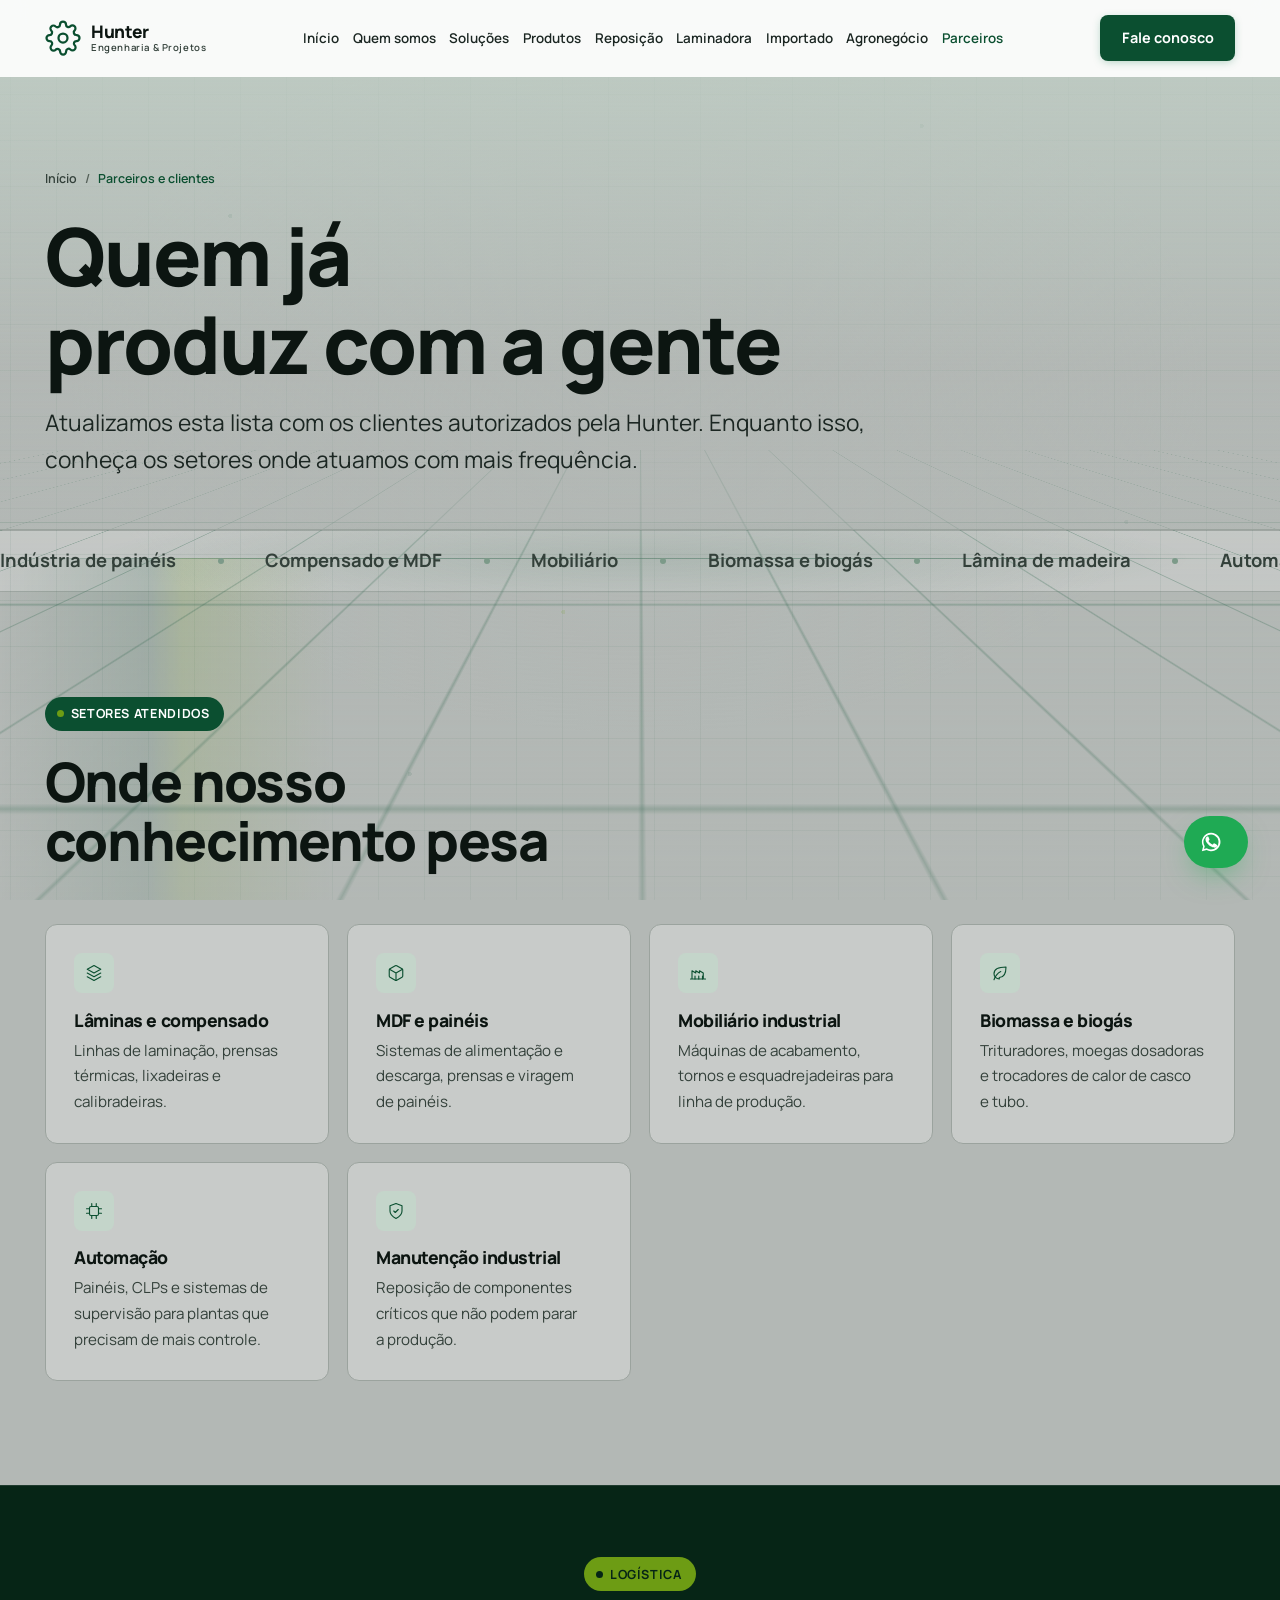
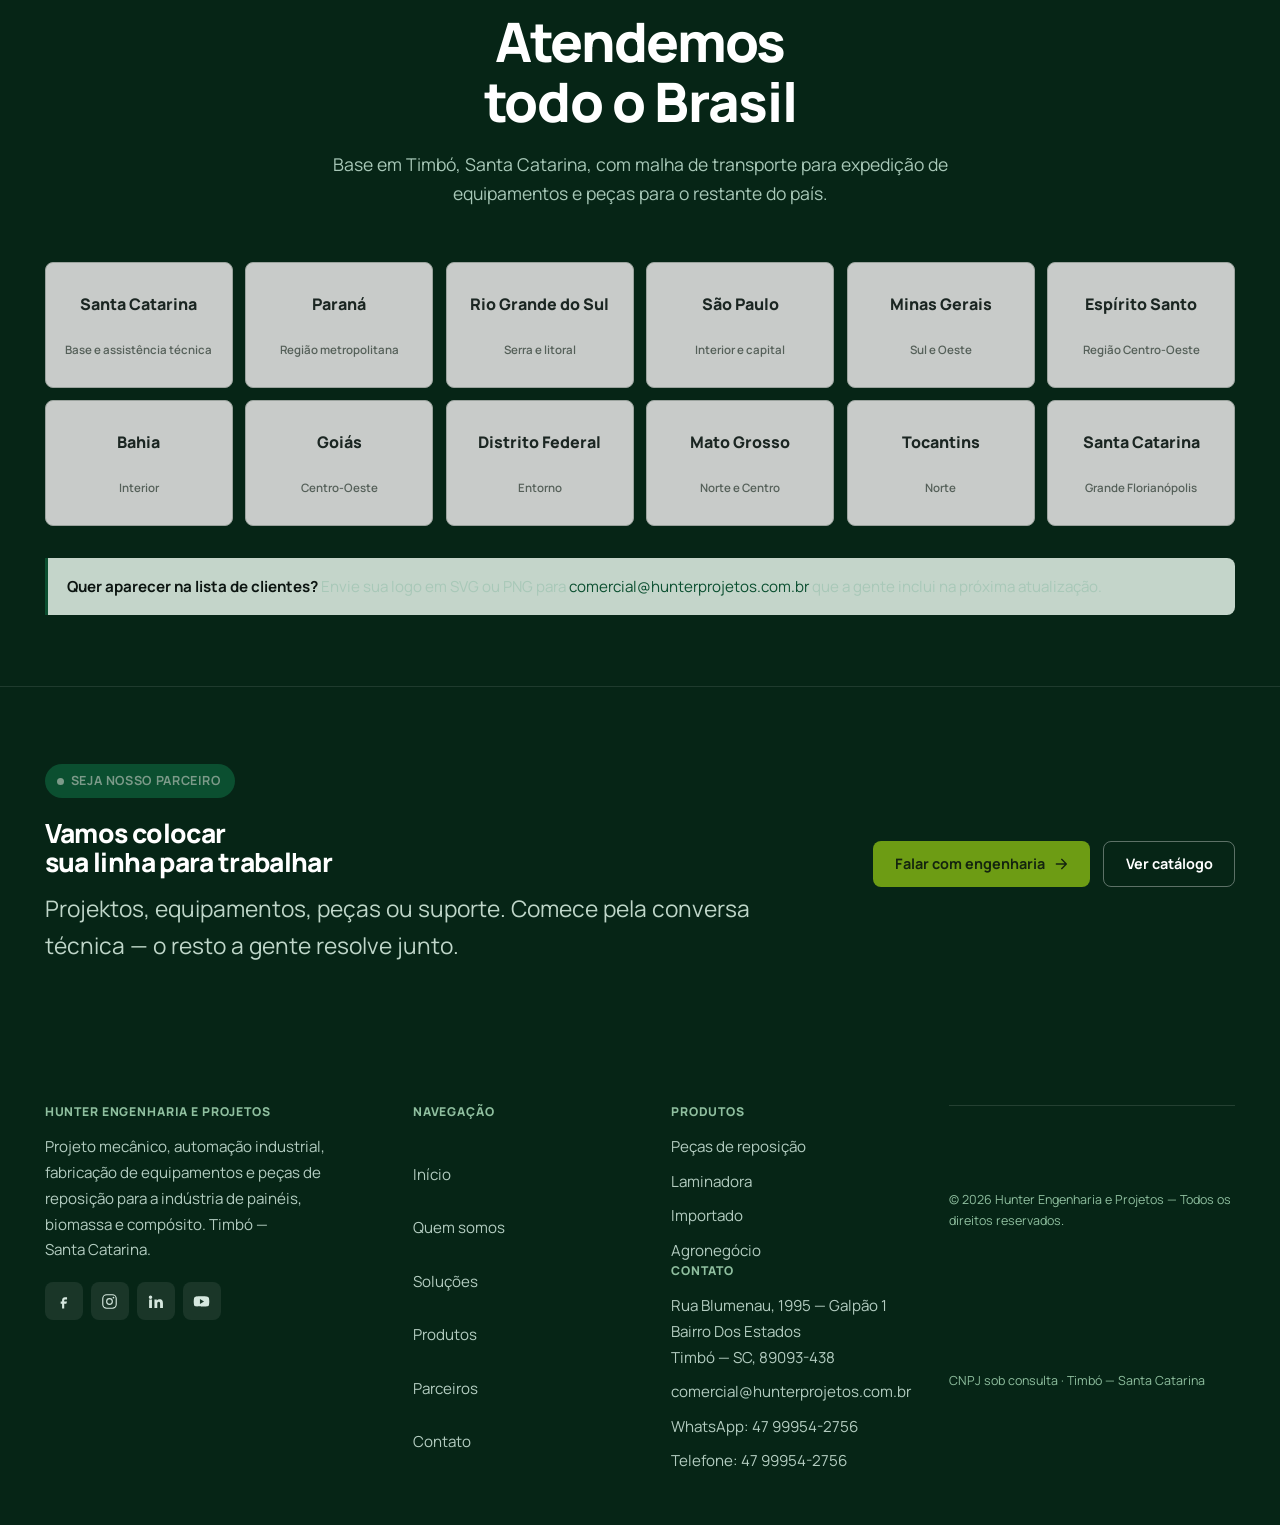
==== clientes.html @ d3ebcdc8 "Site institucional Hunter Engenharia e Projetos Site estatico multi-pagina, sem build e sem framewor" ====
<!DOCTYPE html>
<html lang="pt-BR">
<head>
<meta charset="utf-8">
<meta name="viewport" content="width=device-width, initial-scale=1">
<title>Parceiros e Clientes — Hunter Engenharia e Projetos</title>
<meta name="description" content="Indústrias de painéis, móveis, compensado, biomassa e biogas que confiam na Hunter Engenharia e Projetos para projetos, fabricação e assistência técnica.">
<meta name="theme-color" content="#04090c">
<link rel="icon" href="assets/img/favicon.svg" type="image/svg+xml">
<link rel="preconnect" href="https://fonts.googleapis.com">
<link rel="preconnect" href="https://fonts.gstatic.com" crossorigin>
<link href="https://fonts.googleapis.com/css2?family=Manrope:wght@400;500;600;700;800&display=swap" rel="stylesheet">
<link rel="stylesheet" href="assets/css/main.css">
</head>
<body>
<a class="skip" href="#conteudo">Pular para o conteúdo</a>
<div class="scroll-progress" aria-hidden="true"></div>
  <div class="bg3d" aria-hidden="true">
    <div class="bg3d__wall"></div>
    <div class="bg3d__nodes"></div>
    <div class="bg3d__horizon"></div>
    <div class="bg3d__floor"></div>
    <div class="bg3d__beam"></div>
    <div class="bg3d__veil"></div>
  </div><div class="progress" aria-hidden="true"></div>
  <div class="preloader" role="status" aria-live="polite">
  <div class="pre-inner">
    <div class="pre-mark"><span>HUNTER</span></div>
    <div class="pre-bar"><i></i></div>
    <div class="pre-meta mono"><span>Carregando parceiros</span><b><span data-pre-num>000</span>%</b></div>
  </div>
</div>
<header class="hdr">
  <div class="wrap hdr-in">
    <a class="logo" href="index.html" aria-label="Hunter Engenharia e Projetos — início"></a>
        <nav class="nav" aria-label="Navegação principal">
      <div class="nav-item"><a class="nav-link" href="index.html" data-nav="index.html">Início</a></div>
      <div class="nav-item"><a class="nav-link" href="quem-somos.html" data-nav="quem-somos.html">Quem somos</a></div>
      <div class="nav-item"><a class="nav-link" href="solucoes.html" data-nav="solucoes.html">Soluções</a></div>
      <div class="nav-item"><a class="nav-link" href="produtos.html" data-nav="produtos.html">Produtos</a></div>
      <div class="nav-item"><a class="nav-link" href="pages/reposicao.html" data-nav="reposicao.html">Reposição</a></div>
      <div class="nav-item"><a class="nav-link" href="pages/laminadora.html" data-nav="laminadora.html">Laminadora</a></div>
      <div class="nav-item"><a class="nav-link" href="pages/importado.html" data-nav="importado.html">Importado</a></div>
      <div class="nav-item"><a class="nav-link" href="pages/agronegocio.html" data-nav="agronegocio.html">Agronegócio</a></div>
      <div class="nav-item"><a class="nav-link" href="clientes.html" data-nav="clientes.html">Parceiros</a></div>
    </nav>

    <div class="hdr-cta">
      <a class="btn btn--primary" href="contato.html"><span>Fale conosco</span></a>
      <button class="burger" aria-label="Abrir menu" aria-expanded="false"><span></span><span></span><span></span></button>
    </div>
  </div>
</header>
<div class="drawer" aria-hidden="true">
  <div class="drawer-bd"></div>
  <div class="drawer-panel">
    <div class="drawer-head">
      <span class="mono mono--teal">Menu</span>
      <button class="modal-x" aria-label="Fechar menu"><svg aria-hidden="true"><use href="#i-x"></use></svg></button>
    </div>
    <div class="drawer-body">
            <nav class="drawer-nav" aria-label="Navegação mobile">
        <a href="index.html">Início</a>
        <a href="quem-somos.html">Quem somos</a>
        <a href="solucoes.html">Soluções</a>
        <a href="produtos.html">Produtos</a>
        <a href="pages/reposicao.html">Reposição</a>
        <a href="pages/laminadora.html">Laminadora</a>
        <a href="pages/importado.html">Importado</a>
        <a href="pages/agronegocio.html">Agronegócio</a>
        <a href="clientes.html">Parceiros</a>
      </nav>

      <div class="drawer-cta">
        <a class="btn btn--primary" href="contato.html"><span>Solicitar orçamento</span></a>
        <a class="btn btn--ghost" href="https://api.whatsapp.com/send?phone=5547999542756" target="_blank" rel="noopener">
          <svg aria-hidden="true"><use href="#i-wa"></use></svg><span>WhatsApp</span>
        </a>
      </div>
      <div class="drawer-foot">
        <a class="mono" href="mailto:comercial@hunterprojetos.com.br">comercial@hunterprojetos.com.br</a>
        <p class="mono" style="margin-top:.8rem;color:var(--txt-4)">Rua Blumenau, 1995 — Galpão 1<br>Timbó — SC, 89093-438</p>
      </div>
    </div>
  </div>
</div>
<main id="conteudo">
  <section class="page-hero">
<div class="wrap rel">
      <nav class="breadcrumb" aria-label="Você está em">
        <a href="index.html">Início</a> <i>/</i> <span>Parceiros e clientes</span>
      </nav>
      <h1>Quem já<br>produz com a gente</h1>
      <p class="lead">
        Atualizamos esta lista com os clientes autorizados pela Hunter.
        Enquanto isso, conheça os setores onde atuamos com mais frequência.
      </p>
    </div>
  </section>
  <div class="marquee" data-speed="42" aria-hidden="true">
    <div class="mq-track">
      <span class="mq-item">Indústria de painéis</span>
      <span class="mq-item">Compensado e MDF</span>
      <span class="mq-item">Mobiliário</span>
      <span class="mq-item">Biomassa e biogás</span>
      <span class="mq-item">Lâmina de madeira</span>
      <span class="mq-item">Automação industrial</span>
    </div>
  </div>
  <section class="section" id="setores">
<div class="wrap rel">
      <div class="sec-head">
        <span class="eyebrow">Setores atendidos</span>
        <h2 class="d3" data-rv>Onde nosso<br>conhecimento pesa</h2>
      </div>
      <div class="pillars">
        <article class="pillar" data-rv>
          <span class="pillar-ico" aria-hidden="true"><svg><use href="#i-layers"></use></svg></span>
          <h3>Lâminas e compensado</h3>
          <p>Linhas de laminação, prensas térmicas, lixadeiras e calibradeiras.</p>
        </article>
        <article class="pillar" data-rv style="--d:.08s">
          <span class="pillar-ico" aria-hidden="true"><svg><use href="#i-box"></use></svg></span>
          <h3>MDF e painéis</h3>
          <p>Sistemas de alimentação e descarga, prensas e viragem de painéis.</p>
        </article>
        <article class="pillar" data-rv style="--d:.16s">
          <span class="pillar-ico" aria-hidden="true"><svg><use href="#i-factory"></use></svg></span>
          <h3>Mobiliário industrial</h3>
          <p>Máquinas de acabamento, tornos e esquadrejadeiras para linha de produção.</p>
        </article>
        <article class="pillar" data-rv style="--d:.24s">
          <span class="pillar-ico" aria-hidden="true"><svg><use href="#i-leaf"></use></svg></span>
          <h3>Biomassa e biogás</h3>
          <p>Trituradores, moegas dosadoras e trocadores de calor de casco e tubo.</p>
        </article>
        <article class="pillar" data-rv style="--d:.32s">
          <span class="pillar-ico" aria-hidden="true"><svg><use href="#i-cpu"></use></svg></span>
          <h3>Automação</h3>
          <p>Painéis, CLPs e sistemas de supervisão para plantas que precisam de mais controle.</p>
        </article>
        <article class="pillar" data-rv style="--d:.4s">
          <span class="pillar-ico" aria-hidden="true"><svg><use href="#i-shield"></use></svg></span>
          <h3>Manutenção industrial</h3>
          <p>Reposição de componentes críticos que não podem parar a produção.</p>
        </article>
      </div>
    </div>
  </section>
  <section class="section section--tight section--dark">
    <div class="wrap rel">
      <div class="sec-head sec-head--center">
        <span class="eyebrow">Logística</span>
        <h2 class="d3" data-rv>Atendemos<br>todo o Brasil</h2>
        <p data-rv style="--d:.1s">
          Base em Timbó, Santa Catarina, com malha de transporte para
          expedição de equipamentos e peças para o restante do país.
        </p>
      </div>
      <div class="cli-grid" aria-label="Cidades e regiões atendidas">
        <div class="cli" data-rv><span>Santa Catarina</span><i>Base e assistência técnica</i></div>
        <div class="cli" data-rv style="--d:.05s"><span>Paraná</span><i>Região metropolitana</i></div>
        <div class="cli" data-rv style="--d:.1s"><span>Rio Grande do Sul</span><i>Serra e litoral</i></div>
        <div class="cli" data-rv style="--d:.15s"><span>São Paulo</span><i>Interior e capital</i></div>
        <div class="cli" data-rv style="--d:.2s"><span>Minas Gerais</span><i>Sul e Oeste</i></div>
        <div class="cli" data-rv style="--d:.25s"><span>Espírito Santo</span><i>Região Centro-Oeste</i></div>
        <div class="cli" data-rv style="--d:.3s"><span>Bahia</span><i>Interior</i></div>
        <div class="cli" data-rv style="--d:.35s"><span>Goiás</span><i>Centro-Oeste</i></div>
        <div class="cli" data-rv style="--d:.4s"><span>Distrito Federal</span><i>Entorno</i></div>
        <div class="cli" data-rv style="--d:.45s"><span>Mato Grosso</span><i>Norte e Centro</i></div>
        <div class="cli" data-rv style="--d:.5s"><span>Tocantins</span><i>Norte</i></div>
        <div class="cli" data-rv style="--d:.55s"><span>Santa Catarina</span><i>Grande Florianópolis</i></div>
      </div>
      <p class="note mt-3">
        <b>Quer aparecer na lista de clientes?</b> Envie sua logo em SVG ou PNG
        para <a href="mailto:comercial@hunterprojetos.com.br" style="color:var(--green)">comercial@hunterprojetos.com.br</a>
        que a gente inclui na próxima atualização.
      </p>
    </div>
  </section>
  <section class="cta-band">
<div class="wrap cta-in">
      <div>
        <span class="eyebrow">Seja nosso parceiro</span>
        <h2 data-rv>Vamos colocar<br>sua linha para trabalhar</h2>
        <p class="lead" data-rv style="--d:.1s">
          Projektos, equipamentos, peças ou suporte. Comece pela conversa
          técnica — o resto a gente resolve junto.
        </p>
      </div>
      <div class="flex-center" style="gap:.8rem;flex-wrap:wrap" data-rv="right">
        <a class="btn btn--primary" href="contato.html"><span>Falar com engenharia</span><svg aria-hidden="true"><use href="#i-arrow-r"></use></svg></a>
        <a class="btn btn--ghost" href="produtos.html"><span>Ver catálogo</span></a>
      </div>
    </div>
  </section>
</main>
<footer class="ftr">
<div class="wrap">
    <div class="ftr-top">
      <div class="ftr-about">
        <h4>Hunter Engenharia e Projetos</h4>
        <p>Projeto mecânico, automação industrial, fabricação de equipamentos e peças de reposição para a indústria de painéis, biomassa e compósito. Timbó — Santa Catarina.</p>
        <div class="socials">
          <a class="soc" href="http://www.facebook.com/hunterengenhariamecanica/" target="_blank" rel="noopener" aria-label="Facebook"><svg aria-hidden="true"><use href="#i-fb"></use></svg></a>
          <a class="soc" href="http://www.instagram.com/hunter_engenharia/" target="_blank" rel="noopener" aria-label="Instagram"><svg aria-hidden="true"><use href="#i-ig"></use></svg></a>
          <a class="soc" href="http://www.linkedin.com/company/hunter-engenharia-mec%C3%A2nica-ltda/" target="_blank" rel="noopener" aria-label="LinkedIn"><svg aria-hidden="true"><use href="#i-in"></use></svg></a>
          <a class="soc" href="http://www.youtube.com/channel/UCeQCRPDoGMn2Jk5WJZ_OENA" target="_blank" rel="noopener" aria-label="YouTube"><svg aria-hidden="true"><use href="#i-yt"></use></svg></a>
        </div>
      </div>
      <nav class="ftr-links" aria-label="Navegação do rodapé">
        <h4>Navegação</h4>
        <a href="index.html">Início</a>
        <a href="quem-somos.html">Quem somos</a>
        <a href="solucoes.html">Soluções</a>
        <a href="produtos.html">Produtos</a>
        <a href="clientes.html">Parceiros</a>
        <a href="contato.html">Contato</a>
      </nav>
      <div>
        <h4>Produtos</h4>
        <div class="ftr-links">
          <a href="pages/reposicao.html">Peças de reposição</a>
          <a href="pages/laminadora.html">Laminadora</a>
          <a href="pages/importado.html">Importado</a>
          <a href="pages/agronegocio.html">Agronegócio</a>
      </div>
      <div>
        <h4>Contato</h4>
        <div class="ftr-links">
          <a href="https://goo.gl/maps/2sSJHYWtuVSKUH168" target="_blank" rel="noopener">Rua Blumenau, 1995 — Galpão 1<br>Bairro Dos Estados<br>Timbó — SC, 89093-438</a>
          <a href="mailto:comercial@hunterprojetos.com.br">comercial@hunterprojetos.com.br</a>
          <a href="https://api.whatsapp.com/send?phone=5547999542756" target="_blank" rel="noopener">WhatsApp: 47 99954-2756</a>
          <a href="tel:+5547999542756">Telefone: 47 99954-2756</a>
        </div>
      </div>
    </div>
    <div class="ftr-bot">
      <p>© <span data-year>2026</span> Hunter Engenharia e Projetos — Todos os direitos reservados.</p>
      <p>CNPJ sob consulta · Timbó — Santa Catarina</p>
    </div>
  </div>
</footer>
<a class="wa-float" href="https://api.whatsapp.com/send?phone=5547999542756" target="_blank" rel="noopener" aria-label="Falar no WhatsApp">
  <svg aria-hidden="true"><use href="#i-wa"></use></svg><span>Orçamento no WhatsApp</span>
</a>
<button class="to-top" aria-label="Voltar ao topo" data-to-top>
  <svg aria-hidden="true"><use href="#i-arrow-up"></use></svg>
</button>

<script src="assets/js/data.js"></script>
<script src="assets/js/main.js"></script>
</body>
</html>
---- assets/css/main.css ----
/* ============================================================
   HUNTER ENGENHARIA E PROJETOS
   Design System — Claro, cinza e verde
   main.css
   ============================================================ */

/* ------------------------------------------------------------
   1. TOKENS
   ------------------------------------------------------------ */
:root {
  /* TEMA GRAFITE — superficies 40% mais escuras que a versao clara
   (luminancia relativa x 0.6). Texto escuro sobre fundo medio para manter
   contraste AA: ink 9.2:1, ink-2 7.8:1, ink-3 5.4:1. */

  /* Superficies */
  --paper: #b3b8b5;
  --white: #c8cbc9;
  --g-50: #c2c5c3;
  --g-100: #b0b5b2;
  --g-200: #9ba39e;
  --g-300: #838f89;

  /* Marca — verde fechado, legivel sobre grafite */
  --green: #0b4f30;
  --green-dark: #073a23;
  --green-deep: #062516;
  --green-light: #c4d5ca;
  --green-tint: #a8c0b1;
  --green-soft: #7c9a89;
  --lime: #6d9c14;

  /* Texto — escuro sobre grafite */
  --ink: #0c1511;
  --ink-2: #1b2622;
  --ink-3: #33403a;
  --ink-4: #556059;

  /* Linhas */
  --line: #9ba39e;
  --line-2: #838f89;
  --line-3: #6c7973;

  /* Tipografia */
  --f-body: "Manrope", "Segoe UI", system-ui, -apple-system, sans-serif;

  --t-xs: clamp(0.72rem, 0.69rem + 0.12vw, 0.8rem);
  --t-sm: clamp(0.86rem, 0.82rem + 0.16vw, 0.98rem);
  --t-base: clamp(1rem, 0.95rem + 0.22vw, 1.1rem);
  --t-lg: clamp(1.15rem, 1.04rem + 0.55vw, 1.42rem);
  --t-xl: clamp(1.5rem, 1.25rem + 1.2vw, 2.15rem);
  --t-2xl: clamp(2rem, 1.5rem + 2.4vw, 3.4rem);
  --t-3xl: clamp(2.6rem, 1.8rem + 4vw, 5rem);
  --t-4xl: clamp(3.1rem, 1.9rem + 6vw, 7.4rem);

  /* Ritmo */
  --gap: clamp(1rem, 0.7rem + 1.2vw, 1.8rem);
  --pad-x: clamp(1.1rem, 0.4rem + 3vw, 3.5rem);
  --sec-y: clamp(3.5rem, 2.5rem + 5vw, 7.5rem);
  --maxw: 1400px;

  /* Movimento */
  --e-out: cubic-bezier(0.16, 1, 0.3, 1);
  --d: 0.45s;
  --radius: 12px;
  --radius-sm: 8px;
  --shadow-sm: 0 1px 2px rgba(22, 32, 28, 0.05);
  --shadow: 0 6px 24px -10px rgba(22, 32, 28, 0.16);
  --shadow-lg: 0 24px 60px -24px rgba(22, 32, 28, 0.28);
}

/* ------------------------------------------------------------
   2. RESET
   ------------------------------------------------------------ */
*, *::before, *::after { box-sizing: border-box; margin: 0; padding: 0; }

html {
  -webkit-text-size-adjust: 100%;
  scroll-behavior: smooth;
  scroll-padding-top: 96px;
  overflow-x: clip;
}

body {
  font-family: var(--f-body);
  font-size: var(--t-base);
  line-height: 1.7;
  color: var(--ink-2);
  background: var(--paper);
  overflow-x: hidden;
  -webkit-font-smoothing: antialiased;
  -moz-osx-font-smoothing: grayscale;
}

body.is-locked { overflow: hidden; }

img, svg, video, canvas { display: block; max-width: 100%; }
img { height: auto; }

a { color: inherit; text-decoration: none; }
button, input, select, textarea { font: inherit; color: inherit; background: none; border: none; outline: none; }
button { cursor: pointer; }
ul, ol { list-style: none; }
::selection { background: var(--green); color: #fff; }

::-webkit-scrollbar { width: 11px; height: 11px; }
::-webkit-scrollbar-track { background: var(--g-100); }
::-webkit-scrollbar-thumb { background: var(--g-300); border: 3px solid var(--g-100); border-radius: 99px; }
::-webkit-scrollbar-thumb:hover { background: var(--green); }

/* ------------------------------------------------------------
   3. TIPOGRAFIA
   ------------------------------------------------------------ */
h1, h2, h3, h4, h5 {
  font-weight: 800;
  line-height: 1.1;
  letter-spacing: -0.025em;
  color: var(--ink);
  text-wrap: balance;
}

.d1 { font-size: var(--t-4xl); }
.d2 { font-size: var(--t-3xl); }
.d3 { font-size: var(--t-2xl); }
.d4 { font-size: var(--t-xl); }

p { text-wrap: pretty; }
strong, b { color: var(--ink); font-weight: 700; }

.accent { color: var(--green); }
.accent-o { color: var(--green-dark); }

.lead {
  font-size: var(--t-lg);
  line-height: 1.6;
  color: var(--ink-2);
  max-width: 60ch;
}

/* Etiqueta pequena */
.mono {
  font-size: var(--t-xs);
  font-weight: 600;
  letter-spacing: 0.04em;
  color: var(--ink-3);
}
.mono--teal { color: var(--green); }
.mono--orange { color: var(--green); }

/* Etiqueta de secao — bloco verde para dar presenca */
.eyebrow {
  display: inline-flex;
  align-items: center;
  gap: 0.55em;
  padding: 0.4rem 0.9rem 0.4rem 0.75rem;
  background: var(--green);
  border-radius: 99px;
  font-size: var(--t-xs);
  font-weight: 700;
  letter-spacing: 0.05em;
  text-transform: uppercase;
  color: #fff;
  margin-bottom: 1.3rem;
}
.eyebrow::before {
  content: "";
  width: 7px;
  height: 7px;
  background: var(--lime);
  border-radius: 50%;
  flex-shrink: 0;
}

.sec-head {
  position: relative;
  z-index: 1;
  max-width: 860px;
  margin-bottom: clamp(2rem, 1.4rem + 2.4vw, 3.5rem);
}
.sec-head--center { margin-inline: auto; text-align: center; }
.sec-head--center .eyebrow { justify-content: center; }
.sec-head p { margin-top: 1.1rem; color: var(--ink-3); max-width: 62ch; }
.sec-head--center p { margin-inline: auto; }

/* ------------------------------------------------------------
   4. LAYOUT
   ------------------------------------------------------------ */
.wrap { width: 100%; max-width: var(--maxw); margin-inline: auto; padding-inline: var(--pad-x); }

.section { position: relative; padding-block: var(--sec-y); }
.section--tight { padding-block: clamp(2.5rem, 2rem + 3vw, 4.5rem); }
.section--white { background: var(--white); }
.section--gray { background: var(--g-100); }

.sec-head--center { max-width: 780px; }

.grid { display: grid; gap: var(--gap); }
.g-2 { grid-template-columns: repeat(2, 1fr); }
.g-3 { grid-template-columns: repeat(3, 1fr); }
.g-4 { grid-template-columns: repeat(4, 1fr); }

/* ------------------------------------------------------------
   5. PRELOADER
   ------------------------------------------------------------ */
.preloader {
  position: fixed;
  inset: 0;
  z-index: 10000;
  display: grid;
  place-items: center;
  background: var(--white);
  transition: opacity 0.5s ease, visibility 0.5s;
}
.preloader.is-done { opacity: 0; visibility: hidden; }

.pre-inner {
  display: flex;
  flex-direction: column;
  align-items: center;
  gap: 1.4rem;
  width: min(280px, 74vw);
}
.pre-mark {
  font-size: clamp(1.6rem, 6vw, 2.4rem);
  font-weight: 800;
  letter-spacing: -0.02em;
  color: var(--ink);
  line-height: 1;
  overflow: hidden;
}
.pre-mark span { display: inline-block; transform: translateY(105%); animation: preRise 0.8s ease-out forwards; }
@keyframes preRise { to { transform: translateY(0); } }

.pre-bar { width: 100%; height: 3px; background: var(--g-100); overflow: hidden; border-radius: 99px; }
.pre-bar i { display: block; height: 100%; width: 0%; background: var(--green); border-radius: 99px; }
.pre-meta { display: flex; justify-content: space-between; width: 100%; color: var(--ink-3); }
.pre-meta b { color: var(--green); }

/* ------------------------------------------------------------
   6. HEADER
   ------------------------------------------------------------ */
.hdr {
  position: fixed;
  top: 0;
  left: 0;
  width: 100%;
  z-index: 8000;
  background: rgba(255, 255, 255, 0.9);
  backdrop-filter: blur(12px);
  -webkit-backdrop-filter: blur(12px);
  border-bottom: 1px solid transparent;
  transition: box-shadow 0.3s ease, border-color 0.3s ease, transform 0.35s ease;
}
.hdr.is-stuck {
  border-bottom-color: var(--line);
  box-shadow: 0 4px 20px -12px rgba(22, 32, 28, 0.22);
}
.hdr.is-hidden { transform: translateY(-100%); }

.hdr-in { display: flex; align-items: center; justify-content: space-between; gap: 1.5rem; min-height: 76px; }

.logo { display: flex; align-items: center; gap: 0.65rem; flex-shrink: 0; }
.logo-mark { width: 36px; height: 36px; flex-shrink: 0; color: var(--green); transition: transform 0.5s ease; }
.logo-mark svg { width: 100%; height: 100%; }
.logo:hover .logo-mark { transform: rotate(90deg); }
.logo-txt { font-size: 1.2rem; font-weight: 800; line-height: 1.05; letter-spacing: -0.02em; color: var(--ink); }
.logo-txt small {
  display: block;
  font-size: 0.6rem;
  font-weight: 600;
  letter-spacing: 0.06em;
  color: var(--ink-3);
  margin-top: 1px;
}

/* Navegação */
.nav { display: flex; align-items: center; gap: clamp(0.6rem, 1.6vw, 1.9rem); }
.nav-item { position: relative; }
.nav-link {
  display: inline-flex;
  align-items: center;
  gap: 0.4em;
  font-size: 0.92rem;
  font-weight: 600;
  color: var(--ink-2);
  padding: 0.5rem 0;
  transition: color 0.2s ease;
}
.nav-link:hover, .nav-item.is-open .nav-link { color: var(--green); }
.nav-link .caret {
  width: 6px;
  height: 6px;
  border-right: 1.5px solid currentColor;
  border-bottom: 1.5px solid currentColor;
  transform: rotate(45deg) translateY(-2px);
  transition: transform 0.25s ease;
}
.nav-item.is-open .nav-link .caret { transform: rotate(-135deg) translateY(-2px); }
.nav-item.is-active .nav-link { color: var(--green); }

/* Menu suspenso */
.mega {
  position: absolute;
  top: calc(100% + 12px);
  left: 50%;
  width: min(720px, 84vw);
  transform: translate(-50%, 10px);
  background: var(--white);
  border: 1px solid var(--line);
  border-radius: var(--radius);
  box-shadow: var(--shadow-lg);
  opacity: 0;
  visibility: hidden;
  transition: opacity 0.25s ease, transform 0.25s ease, visibility 0.25s;
  overflow: hidden;
}
.nav-item.is-open .mega { opacity: 1; visibility: visible; transform: translate(-50%, 0); }
.mega-grid { display: grid; grid-template-columns: repeat(2, 1fr); gap: 1px; background: var(--line); }
.mega-card {
  display: block;
  padding: 1.2rem 1.3rem;
  background: var(--white);
  transition: background 0.25s ease;
}
.mega-card:hover { background: var(--green-light); }
.mega-card i {
  display: grid;
  place-items: center;
  width: 32px;
  height: 32px;
  border-radius: var(--radius-sm);
  background: var(--green-light);
  color: var(--green);
  margin-bottom: 0.7rem;
  transition: background 0.25s ease, color 0.25s ease;
}
.mega-card i svg { width: 17px; height: 17px; }
.mega-card:hover i { background: var(--green); color: #fff; }
.mega-card b { display: block; font-size: 1rem; font-weight: 700; color: var(--ink); }
.mega-card span { display: block; font-size: 0.75rem; font-weight: 500; color: var(--ink-3); margin-top: 0.2rem; }

.hdr-cta { display: flex; align-items: center; gap: 0.8rem; }

/* Botão de menu */
.burger {
  display: none;
  width: 42px;
  height: 42px;
  position: relative;
  border: 1px solid var(--line-2);
  border-radius: var(--radius-sm);
  background: var(--white);
  flex-shrink: 0;
}
.burger span {
  position: absolute;
  left: 11px;
  width: 20px;
  height: 2px;
  background: var(--ink);
  border-radius: 2px;
  transition: transform 0.3s ease, opacity 0.2s;
}
.burger span:nth-child(1) { top: 14px; }
.burger span:nth-child(2) { top: 20px; }
.burger span:nth-child(3) { top: 26px; }
.burger.is-active span:nth-child(1) { transform: translateY(6px) rotate(45deg); }
.burger.is-active span:nth-child(2) { opacity: 0; }
.burger.is-active span:nth-child(3) { transform: translateY(-6px) rotate(-45deg); }

/* ------------------------------------------------------------
   7. BOTÕES
   ------------------------------------------------------------ */
.btn {
  --bh: 46px;
  position: relative;
  display: inline-flex;
  align-items: center;
  justify-content: center;
  gap: 0.55em;
  height: var(--bh);
  padding-inline: 1.35rem;
  font-size: 0.9rem;
  font-weight: 700;
  white-space: nowrap;
  border-radius: var(--radius-sm);
  transition: background 0.25s ease, color 0.25s ease, border-color 0.25s ease,
              box-shadow 0.25s ease, transform 0.15s ease;
}
.btn svg { width: 16px; height: 16px; flex-shrink: 0; }
.btn:active { transform: translateY(1px); }

.btn--primary { background: var(--green); color: #fff; box-shadow: 0 2px 10px -2px rgba(31, 122, 77, 0.4); }
.btn--primary:hover { background: var(--green-dark); box-shadow: 0 6px 18px -4px rgba(31, 122, 77, 0.45); }

.btn--ghost { border: 1px solid var(--line-2); background: var(--white); color: var(--ink); }
.btn--ghost:hover { border-color: var(--green); color: var(--green); background: var(--green-light); }

.btn--dark { background: #fff; color: var(--green-deep); font-weight: 700; }
.btn--dark:hover { background: var(--green-light); }

.arrow-link {
  display: inline-flex;
  align-items: center;
  gap: 0.5em;
  font-size: 0.9rem;
  font-weight: 700;
  color: var(--green);
  transition: gap 0.25s ease, color 0.25s ease;
}
.arrow-link:hover { gap: 0.85em; color: var(--green-dark); }
.arrow-link svg { width: 15px; height: 15px; }

/* ------------------------------------------------------------
   8. HERO
   ------------------------------------------------------------ */
.hero {
  position: relative;
  min-height: 92svh;
  display: flex;
  align-items: center;
  padding-top: clamp(5.5rem, 4.5rem + 5vw, 8rem);
  padding-bottom: clamp(2rem, 1.5rem + 2.5vw, 4rem);
  overflow: hidden;
  background:
    radial-gradient(ellipse 60% 50% at 82% 18%, rgba(255, 255, 255, 0.24), transparent 62%),
    radial-gradient(ellipse 55% 45% at 8% 85%, rgba(109, 156, 20, 0.14), transparent 60%),
    rgba(200, 203, 201, 0.55);
}

.hero-in { position: relative; z-index: 2; width: 100%; }

.hero-badge {
  display: inline-flex;
  align-items: center;
  gap: 0.6rem;
  padding: 0.45rem 0.95rem 0.45rem 0.75rem;
  border: 1px solid var(--line-2);
  border-radius: 99px;
  background: var(--white);
  margin-bottom: clamp(1.2rem, 2.4vw, 2rem);
}
.pulse { width: 7px; height: 7px; border-radius: 50%; background: var(--green); flex-shrink: 0; position: relative; }
.pulse::after {
  content: "";
  position: absolute;
  inset: -4px;
  border-radius: 50%;
  border: 2px solid var(--green);
  opacity: 0;
  animation: pulse 2.4s ease-out infinite;
}
@keyframes pulse {
  0% { transform: scale(0.7); opacity: 0.8; }
  100% { transform: scale(1.4); opacity: 0; }
}

/* Padding + margens negativas dao espaco aos acentos e descendentes sem alterar o
   ritmo das linhas. Sem isso o overflow hidden da animacao corta o "g" e o "i". */
.hero h1 {
  font-size: var(--t-4xl);
  line-height: 1.02;
  padding: 0.5em 0;
  margin-top: -0.5em;
  margin-bottom: calc(clamp(1rem, 1.6vw, 1.5rem) + 0.5em);
}
/* O titulo e visivel por padrao; a animacao so e aplicada quando o JS marca .h-anim */
.hero h1 .l { display: block; overflow: hidden; padding: 0.21em 0 0.3em; margin: -0.5em 0; }
.hero h1 .l > span { display: block; }
.h-anim .hero h1 .l > span { transform: translateY(104%); }
.h-anim .hero.is-in .l > span { animation: lineUp 0.95s ease-out forwards; }
.h-anim .hero.is-in .l:nth-child(1) > span { animation-delay: 0.06s; }
.h-anim .hero.is-in .l:nth-child(2) > span { animation-delay: 0.16s; }
.h-anim .hero.is-in .l:nth-child(3) > span { animation-delay: 0.26s; }
@keyframes lineUp { to { transform: translateY(0); } }

.hero h1 .faded { color: var(--ink-4); }
.hero h1 .slash { color: var(--green); }

/* Palavra-chave destacada no titulo */
.hero h1 .hl {
  position: relative;
  display: inline-block;
  color: var(--green);
  white-space: nowrap;
}
.hero h1 .hl::after {
  content: "";
  position: absolute;
  left: 0.02em;
  right: 0.02em;
  bottom: -0.21em;
  height: 0.045em;
  background: var(--lime);
  border-radius: 99px;
  z-index: -1;
  transform: scaleX(0);
  transform-origin: 0 50%;
  transition: transform 0.9s var(--e-out) 0.75s;
}
.hero.is-in .hero h1 .hl::after,
.h-anim .hero.is-in h1 .hl::after { transform: scaleX(1); }

.hero-sub { max-width: 56ch; font-size: var(--t-lg); color: var(--ink-2); line-height: 1.6; }
.hero-actions { display: flex; flex-wrap: wrap; gap: 0.75rem; margin-top: clamp(1.5rem, 2.5vw, 2.2rem); }

.hero-stats {
  display: grid;
  grid-template-columns: repeat(4, 1fr);
  gap: 1px;
  margin-top: clamp(2.5rem, 4vw, 4rem);
  background: var(--line);
  border: 1px solid var(--line);
  border-radius: var(--radius);
  overflow: hidden;
}
.hero-stat { background: var(--white); padding: clamp(0.9rem, 1.5vw, 1.4rem); transition: background 0.3s ease; }
.hero-stat:hover { background: var(--green-light); }
.hero-stat b { display: flex; align-items: baseline; gap: 3px; font-size: clamp(1.5rem, 3vw, 2.3rem); font-weight: 800; line-height: 1.1; color: var(--ink); }
.hero-stat b sup { font-size: 0.42em; font-weight: 700; color: var(--green); line-height: 1; }
.hero-stat span { display: block; font-size: 0.78rem; font-weight: 600; color: var(--ink-3); margin-top: 0.35rem; }

.scroll-cue { display: none; }

/* ------------------------------------------------------------
   9. MARQUEE
   ------------------------------------------------------------ */
.marquee {
  display: flex;
  overflow: hidden;
  padding-block: 0.9rem;
  border-block: 1px solid var(--line);
  background: var(--white);
  user-select: none;
}
.mq-track {
  display: flex;
  flex-shrink: 0;
  gap: 2.6rem;
  padding-right: 2.6rem;
  align-items: center;
  animation: mqRun linear infinite;
  will-change: transform;
}
.marquee:hover .mq-track { animation-play-state: paused; }
@keyframes mqRun { to { transform: translateX(-100%); } }

.mq-item {
  display: inline-flex;
  align-items: center;
  gap: 2.6rem;
  font-size: clamp(0.9rem, 1.6vw, 1.15rem);
  font-weight: 700;
  letter-spacing: 0;
  color: var(--ink-3);
  white-space: nowrap;
}
.mq-item::after { content: ""; width: 6px; height: 6px; border-radius: 50%; background: var(--green-soft); flex-shrink: 0; }

/* ------------------------------------------------------------
   10. REVEAL
   ------------------------------------------------------------ */
[data-rv] {
  opacity: 0;
  transform: translateY(26px);
  transition: opacity 0.75s ease, transform 0.75s ease;
  transition-delay: var(--d, 0s);
}
[data-rv="left"] { transform: translateX(-34px); }
[data-rv="right"] { transform: translateX(34px); }
[data-rv="scale"] { transform: scale(0.96); }
[data-rv].is-in { opacity: 1; transform: none; }

[data-count] { font-variant-numeric: tabular-nums; }

/* ------------------------------------------------------------
   11. DIFERENCIAIS
   ------------------------------------------------------------ */
.dif-list { border-top: 1px solid var(--line); }
.dif {
  display: grid;
  grid-template-columns: 64px 1fr clamp(190px, 24vw, 320px);
  gap: clamp(1rem, 2vw, 2.2rem);
  align-items: start;
  padding-block: clamp(1.4rem, 2.4vw, 2.2rem);
  border-bottom: 1px solid var(--line);
  transition: background 0.3s ease;
}
.dif:hover { background: var(--green-light); }
.dif-n { font-size: 0.8rem; font-weight: 800; color: var(--green); padding-top: 0.35em; }
.dif h3 { font-size: clamp(1.15rem, 1.8vw, 1.55rem); margin-bottom: 0.4rem; }
.dif p { font-size: var(--t-sm); color: var(--ink-3); max-width: 48ch; }
.dif-tag {
  font-size: 0.78rem;
  font-weight: 600;
  color: var(--green-dark);
  background: var(--green-light);
  border-radius: 99px;
  padding: 0.4rem 0.8rem;
  align-self: center;
  justify-self: end;
  text-align: center;
}

/* ------------------------------------------------------------
   12. CARTÕES
   ------------------------------------------------------------ */
.card {
  background: var(--white);
  border: 1px solid var(--line);
  border-radius: var(--radius);
  overflow: hidden;
  transition: border-color 0.3s ease, transform 0.3s ease, box-shadow 0.3s ease;
}
.card:hover { border-color: var(--green-soft); transform: translateY(-4px); box-shadow: var(--shadow); }

/* Soluções */
.sol-grid {
  display: grid;
  grid-template-columns: repeat(4, 1fr);
  gap: 1.1rem;
}
.sol {
  position: relative;
  display: flex;
  flex-direction: column;
  background: var(--white);
  border: 1px solid var(--line);
  border-radius: var(--radius);
  overflow: hidden;
  isolation: isolate;
  min-height: 380px;
  transition: border-color 0.35s ease, box-shadow 0.35s ease, transform 0.35s ease;
}
.sol:hover { border-color: var(--green-soft); box-shadow: var(--shadow-lg); transform: translateY(-4px); }

.sol-img { position: absolute; inset: 0; z-index: -2; opacity: 0; transform: scale(1.08); transition: opacity 0.5s ease, transform 0.8s ease; }
.sol-img img { width: 100%; height: 100%; object-fit: cover; }
.sol:hover .sol-img { opacity: 0.14; transform: scale(1); }
.sol::before {
  content: "";
  position: absolute;
  inset: 0;
  z-index: -1;
  background: linear-gradient(180deg, rgba(255, 255, 255, 0.4) 0%, rgba(255, 255, 255, 0.92) 55%, var(--white) 100%);
}

.sol-top { display: flex; justify-content: space-between; align-items: flex-start; padding: 1.3rem 1.3rem 0; }
.sol-ico {
  width: 42px;
  height: 42px;
  display: grid;
  place-items: center;
  border-radius: var(--radius-sm);
  background: var(--green-light);
  color: var(--green);
  transition: background 0.3s ease, color 0.3s ease;
}
.sol-ico svg { width: 20px; height: 20px; }
.sol:hover .sol-ico { background: var(--green); color: #fff; }
.sol-count {
  font-size: 0.72rem;
  font-weight: 700;
  color: var(--ink-3);
  background: var(--g-100);
  border-radius: 99px;
  padding: 0.3rem 0.65rem;
}
.sol h3 { font-size: clamp(1.2rem, 1.7vw, 1.55rem); margin: 1.3rem 1.3rem 0.5rem; }
.sol p { font-size: var(--t-sm); color: var(--ink-3); margin: 0 1.3rem 1.1rem; }
.sol-go {
  display: inline-flex;
  align-items: center;
  gap: 0.45em;
  font-size: 0.8rem;
  font-weight: 700;
  color: var(--green);
  margin: auto 1.3rem 1.3rem;
}
.sol-go svg { width: 14px; height: 14px; transition: transform 0.3s ease; }
.sol:hover .sol-go svg { transform: translateX(5px); }
.sol-big { display: none; }

/* Pilares */
.pillars { display: grid; grid-template-columns: repeat(auto-fit, minmax(min(100%, 250px), 1fr)); gap: 1.1rem; }
.pillar {
  background: var(--white);
  border: 1px solid var(--line);
  border-radius: var(--radius);
  padding: clamp(1.4rem, 2.2vw, 1.9rem);
  transition: border-color 0.3s ease, box-shadow 0.3s ease;
}
.pillar:hover { border-color: var(--green-soft); box-shadow: var(--shadow); }
.pillar-ico {
  width: 40px;
  height: 40px;
  display: grid;
  place-items: center;
  border-radius: var(--radius-sm);
  background: var(--green-light);
  color: var(--green);
  margin-bottom: 1.1rem;
}
.pillar-ico svg { width: 18px; height: 18px; }
.pillar h3 { font-size: 1.1rem; margin-bottom: 0.45rem; }
.pillar p { font-size: var(--t-sm); color: var(--ink-3); }

/* ------------------------------------------------------------
   13. PROCESSO
   ------------------------------------------------------------ */
.proc-track { display: grid; grid-template-columns: repeat(4, 1fr); gap: clamp(1rem, 2vw, 1.8rem); }
.proc {
  position: relative;
  padding-top: 2.4rem;
  border-top: 2px solid var(--line);
  transition: border-color 0.4s ease;
}
.proc:hover { border-top-color: var(--green); }
.proc-dot {
  position: absolute;
  top: -7px;
  left: 0;
  width: 12px;
  height: 12px;
  border-radius: 50%;
  background: var(--g-300);
  border: 3px solid var(--paper);
  transition: background 0.3s ease;
}
.proc.is-in .proc-dot { background: var(--green); }
.proc em { display: block; font-style: normal; font-size: 0.72rem; font-weight: 800; letter-spacing: 0.06em; text-transform: uppercase; color: var(--green); margin-bottom: 0.5rem; }
.proc h4 { font-size: clamp(1.05rem, 1.4vw, 1.25rem); margin-bottom: 0.4rem; }
.proc p { font-size: var(--t-sm); color: var(--ink-3); }

/* ------------------------------------------------------------
   14. PRODUTOS
   ------------------------------------------------------------ */
.p-tools {
  position: sticky;
  top: 88px;
  z-index: 60;
  display: flex;
  flex-wrap: wrap;
  align-items: center;
  gap: 0.9rem;
  padding: 0.9rem 1rem;
  margin-bottom: clamp(1.4rem, 2.4vw, 2.2rem);
  background: rgba(255, 255, 255, 0.94);
  backdrop-filter: blur(12px);
  -webkit-backdrop-filter: blur(12px);
  border: 1px solid var(--line);
  border-radius: var(--radius);
  box-shadow: var(--shadow-sm);
}

.search { position: relative; flex: 1 1 250px; min-width: 210px; }
.search svg { position: absolute; left: 0.9rem; top: 50%; transform: translateY(-50%); width: 16px; height: 16px; color: var(--ink-4); pointer-events: none; }
.search input {
  width: 100%;
  height: 42px;
  padding: 0 0.9rem 0 2.5rem;
  background: var(--g-50);
  border: 1px solid var(--line-2);
  border-radius: var(--radius-sm);
  font-size: var(--t-sm);
  color: var(--ink);
  transition: border-color 0.25s ease, background 0.25s ease;
}
.search input::placeholder { color: var(--ink-4); }
.search input:focus { border-color: var(--green); background: var(--white); }
.search mark { background: var(--green-light); color: var(--green-dark); padding: 0 2px; border-radius: 3px; }

.filters { display: flex; flex-wrap: wrap; gap: 0.4rem; }
.chip {
  display: inline-flex;
  align-items: center;
  gap: 0.45em;
  height: 34px;
  padding-inline: 0.85rem;
  font-size: 0.8rem;
  font-weight: 600;
  color: var(--ink-2);
  background: var(--white);
  border: 1px solid var(--line-2);
  border-radius: 99px;
  transition: background 0.22s ease, color 0.22s ease, border-color 0.22s ease;
}
.chip b { font-weight: 700; color: var(--ink-4); }
.chip:hover { border-color: var(--green); color: var(--green); }
.chip.is-active { background: var(--green); border-color: var(--green); color: #fff; }
.chip.is-active b { color: rgba(255, 255, 255, 0.75); }

.result-count { font-size: 0.78rem; font-weight: 600; color: var(--ink-3); white-space: nowrap; margin-left: auto; }
.result-count b { color: var(--green); }

/* Navegacao entre as frentes de trabalho (uma aba por pagina) */
.cat-switch {
  display: grid;
  grid-template-columns: repeat(4, 1fr);
  gap: 1px;
  background: var(--line);
  border: 1px solid var(--line);
  border-radius: var(--radius);
  overflow: hidden;
  margin-bottom: clamp(1.2rem, 2.2vw, 1.8rem);
}
.cat-switch a {
  position: relative;
  display: block;
  padding: 1.05rem 1.1rem;
  background: var(--white);
  transition: background 0.25s ease, color 0.25s ease;
}
.cat-switch a:hover { background: var(--green-light); }
.cat-switch a b { display: block; font-size: 0.98rem; font-weight: 700; color: var(--ink); }
.cat-switch a span { display: block; font-size: 0.75rem; font-weight: 600; color: var(--ink-3); margin-top: 0.2rem; }
.cat-switch a.is-active { background: var(--green); }
.cat-switch a.is-active b { color: #fff; }
.cat-switch a.is-active span { color: rgba(255, 255, 255, 0.78); }
.cat-switch a.is-active::after {
  content: "";
  position: absolute;
  left: 0;
  bottom: 0;
  width: 100%;
  height: 3px;
  background: var(--lime);
}

.prod-grid { display: grid; grid-template-columns: repeat(auto-fill, minmax(min(100%, 260px), 1fr)); gap: 1.1rem; }

.prod {
  position: relative;
  display: flex;
  flex-direction: column;
  width: 100%;
  text-align: left;
  background: var(--white);
  border: 1px solid var(--line);
  border-radius: var(--radius);
  overflow: hidden;
  transition: border-color 0.3s ease, box-shadow 0.3s ease, background 0.3s ease;
  transform-style: preserve-3d;
  will-change: transform;
}
.prod:hover { border-color: var(--green-soft); box-shadow: var(--shadow-lg); z-index: 2; }
.prod.is-hidden { display: none; }

.prod-media {
  display: block;
  position: relative;
  aspect-ratio: 4 / 3;
  overflow: hidden;
  background: var(--g-100);
}
.prod-media img {
  width: 100%;
  height: 100%;
  object-fit: cover;
  transition: transform 0.7s ease;
}
.prod:hover .prod-media img { transform: scale(1.06); }
.prod-media img.is-load { animation: imgIn 0.6s ease; }
@keyframes imgIn { from { opacity: 0; } }

.sk {
  position: absolute;
  inset: 0;
  background: linear-gradient(100deg, transparent 20%, rgba(255, 255, 255, 0.5) 50%, transparent 80%);
  background-size: 220% 100%;
  animation: skRun 1.4s linear infinite;
}
.sk.done { opacity: 0; pointer-events: none; transition: opacity 0.4s ease; }
@keyframes skRun { to { background-position: -120% 0; } }

.prod-cat {
  position: absolute;
  top: 0.7rem;
  left: 0.7rem;
  z-index: 2;
  font-size: 0.68rem;
  font-weight: 700;
  color: var(--green-dark);
  background: rgba(255, 255, 255, 0.94);
  border-radius: 99px;
  padding: 0.25rem 0.6rem;
}

.prod-plus {
  position: absolute;
  top: 0.7rem;
  right: 0.7rem;
  z-index: 3;
  width: 30px;
  height: 30px;
  display: grid;
  place-items: center;
  background: rgba(255, 255, 255, 0.94);
  border-radius: 50%;
  color: var(--ink-2);
  opacity: 0;
  transform: scale(0.7);
  transition: opacity 0.25s ease, transform 0.3s ease, background 0.25s ease, color 0.25s ease;
}
.prod-plus::before, .prod-plus::after { content: ""; position: absolute; background: currentColor; }
.prod-plus::before { width: 11px; height: 2px; border-radius: 2px; }
.prod-plus::after { width: 2px; height: 11px; border-radius: 2px; }
.prod:hover .prod-plus { opacity: 1; transform: scale(1); }
.prod-plus:hover { background: var(--green); color: #fff; }

.prod-body { padding: 1rem 1.1rem 1.15rem; display: flex; flex-direction: column; gap: 0.5rem; flex: 1; }
.prod-code { font-size: 0.72rem; font-weight: 700; color: var(--ink-4); }
.prod-name { font-size: 1.02rem; font-weight: 700; line-height: 1.25; color: var(--ink); transition: color 0.25s ease; }
.prod:hover .prod-name { color: var(--green); }
.prod-desc {
  font-size: 0.84rem;
  line-height: 1.55;
  color: var(--ink-3);
  display: -webkit-box;
  -webkit-line-clamp: 2;
  line-clamp: 2;
  -webkit-box-orient: vertical;
  overflow: hidden;
}
.prod-tags { display: flex; flex-wrap: wrap; gap: 0.3rem; margin-top: auto; padding-top: 0.7rem; }
.tag {
  font-size: 0.68rem;
  font-weight: 600;
  color: var(--ink-3);
  background: var(--g-100);
  border-radius: 99px;
  padding: 0.2rem 0.5rem;
}
.prod:hover .tag:first-child { background: var(--green-light); color: var(--green-dark); }

.empty {
  grid-column: 1 / -1;
  padding: clamp(2.5rem, 6vw, 5rem) 1rem;
  text-align: center;
  background: var(--white);
  border: 1px dashed var(--line-2);
  border-radius: var(--radius);
}
.empty svg { width: 44px; height: 44px; color: var(--ink-4); margin: 0 auto 1.1rem; }
.empty b { display: block; font-size: 1.3rem; font-weight: 800; color: var(--ink); margin-bottom: 0.35rem; }
.empty p { color: var(--ink-3); font-size: var(--t-sm); }

/* ------------------------------------------------------------
   15. MODAL
   ------------------------------------------------------------ */
.modal {
  position: fixed;
  inset: 0;
  z-index: 9500;
  display: grid;
  place-items: center;
  padding: clamp(0.8rem, 3vw, 2.5rem);
  opacity: 0;
  visibility: hidden;
  transition: opacity 0.3s ease, visibility 0.3s;
}
.modal.is-open { opacity: 1; visibility: visible; }
.modal-bd { position: absolute; inset: 0; background: rgba(15, 61, 41, 0.45); backdrop-filter: blur(4px); }
.modal-box {
  position: relative;
  width: min(1000px, 100%);
  max-height: min(88svh, 900px);
  overflow-y: auto;
  overscroll-behavior: contain;
  background: var(--white);
  border-radius: var(--radius);
  box-shadow: var(--shadow-lg);
  transform: translateY(24px) scale(0.98);
  opacity: 0;
  transition: transform 0.4s var(--e-out), opacity 0.3s ease;
}
.modal.is-open .modal-box { transform: none; opacity: 1; }
.modal-box::-webkit-scrollbar { width: 8px; }

.modal-x {
  position: absolute;
  top: 0.9rem;
  right: 0.9rem;
  z-index: 10;
  width: 38px;
  height: 38px;
  display: grid;
  place-items: center;
  background: rgba(255, 255, 255, 0.95);
  border: 1px solid var(--line-2);
  border-radius: 50%;
  color: var(--ink-2);
  transition: background 0.25s ease, color 0.25s ease, transform 0.3s ease;
}
.modal-x svg { width: 16px; height: 16px; }
.modal-x:hover { background: var(--green); color: #fff; transform: rotate(90deg); }

.modal-in { display: grid; grid-template-columns: 1fr 1fr; }
.modal-media { position: relative; background: var(--g-100); min-height: 300px; display: grid; place-items: center; overflow: hidden; }
.modal-media img { width: 100%; height: 100%; max-height: 440px; object-fit: contain; padding: clamp(1.2rem, 2.6vw, 2.2rem); }
.modal-info { padding: clamp(1.5rem, 3vw, 2.4rem); }

.spec { margin-top: 1.4rem; border-top: 1px solid var(--line); }
.spec-row { display: grid; grid-template-columns: 1fr auto; gap: 1rem; padding-block: 0.7rem; border-bottom: 1px solid var(--line); align-items: baseline; }
.spec-row dt { font-size: 0.78rem; font-weight: 600; color: var(--ink-3); }
.spec-row dd { font-size: var(--t-sm); font-weight: 700; color: var(--ink); text-align: right; }
.spec-row dd.pending { color: var(--ink-4); font-weight: 500; font-style: italic; }
.modal-actions { display: flex; flex-wrap: wrap; gap: 0.65rem; margin-top: 1.8rem; }

/* ------------------------------------------------------------
   16. FORMULÁRIO
   ------------------------------------------------------------ */
.form-grid { display: grid; grid-template-columns: repeat(2, 1fr); gap: 1.1rem; }
.field label { display: block; font-size: 0.8rem; font-weight: 700; color: var(--ink-2); margin-bottom: 0.4rem; }
.field--full { grid-column: 1 / -1; }
.field input, .field select, .field textarea {
  width: 100%;
  background: var(--g-50);
  border: 1px solid var(--line-2);
  border-radius: var(--radius-sm);
  padding: 0.75rem 0.9rem;
  font-size: var(--t-sm);
  color: var(--ink);
  transition: border-color 0.25s ease, background 0.25s ease, box-shadow 0.25s ease;
}
.field textarea { resize: vertical; min-height: 130px; }
.field select {
  cursor: pointer;
  appearance: none;
  background-image: url("data:image/svg+xml,%3Csvg xmlns='http://www.w3.org/2000/svg' viewBox='0 0 24 24' fill='none' stroke='%23556059' stroke-width='2'%3E%3Cpath d='M6 9l6 6 6-6'/%3E%3C/svg%3E");
  background-repeat: no-repeat;
  background-position: right 0.8rem center;
  background-size: 16px;
  padding-right: 2.4rem;
}
.field select option { background: var(--white); color: var(--ink); }
.field input:focus, .field select:focus, .field textarea:focus {
  border-color: var(--green);
  background: var(--white);
  box-shadow: 0 0 0 3px rgba(31, 122, 77, 0.12);
}
.field.is-err input, .field.is-err select, .field.is-err textarea { border-color: #c0392b; }
.field-err { display: none; font-size: 0.76rem; font-weight: 600; color: #c0392b; margin-top: 0.35rem; }
.field.is-err .field-err { display: block; }
.field-msg {
  display: none;
  align-items: center;
  gap: 0.7rem;
  padding: 0.9rem 1.1rem;
  border: 1px solid var(--green-soft);
  background: var(--green-light);
  border-radius: var(--radius-sm);
  font-size: var(--t-sm);
  color: var(--green-dark);
  margin-top: 1.1rem;
}
.field-msg.is-on { display: flex; animation: popIn 0.4s ease; }
@keyframes popIn { from { opacity: 0; transform: translateY(8px); } }

/* ------------------------------------------------------------
   17. PÁGINAS INTERNAS
   ------------------------------------------------------------ */
.page-hero {
  position: relative;
  padding-top: clamp(7.5rem, 6rem + 6vw, 10.5rem);
  padding-bottom: clamp(2.5rem, 4vw, 4rem);
  background: linear-gradient(180deg, rgba(196, 213, 202, 0.75), rgba(179, 184, 181, 0.35) 70%, rgba(179, 184, 181, 0.5));
  border-bottom: 1px solid var(--line);
}
.page-hero h1 { font-size: var(--t-3xl); }
.page-hero .lead { margin-top: 1.1rem; }

.breadcrumb { display: flex; flex-wrap: wrap; align-items: center; gap: 0.5rem; font-size: 0.78rem; font-weight: 600; color: var(--ink-3); margin-bottom: 1.4rem; }
.breadcrumb a { transition: color 0.2s ease; }
.breadcrumb a:hover { color: var(--green); }
.breadcrumb i { color: var(--ink-4); font-style: normal; }
.breadcrumb span { color: var(--green); }

.split { display: grid; grid-template-columns: 1fr 1fr; gap: clamp(2rem, 4vw, 4rem); align-items: center; }
.split--rev > *:first-child { order: 2; }

.frame { position: relative; }
.frame img {
  width: 100%;
  aspect-ratio: 4 / 3;
  object-fit: cover;
  background: var(--g-100);
  border-radius: var(--radius);
  box-shadow: var(--shadow);
}
.frame-cap { display: flex; justify-content: space-between; gap: 1rem; padding-top: 0.7rem; font-size: 0.78rem; font-weight: 600; color: var(--ink-3); }

.cli-grid { display: grid; grid-template-columns: repeat(auto-fill, minmax(min(100%, 175px), 1fr)); gap: 0.8rem; }
.cli {
  aspect-ratio: 3 / 2;
  display: grid;
  place-items: center;
  padding: 1.2rem;
  background: var(--white);
  border: 1px solid var(--line);
  border-radius: var(--radius-sm);
  text-align: center;
  transition: border-color 0.3s ease, box-shadow 0.3s ease;
}
.cli:hover { border-color: var(--green-soft); box-shadow: var(--shadow); }
.cli span { font-size: 1rem; font-weight: 800; color: var(--ink-2); }
.cli i { display: block; font-style: normal; font-size: 0.72rem; font-weight: 600; color: var(--ink-4); margin-top: 0.35rem; }

.ct-grid { display: grid; grid-template-columns: 0.9fr 1.1fr; gap: clamp(2rem, 4vw, 3.5rem); align-items: start; }
.ct-list { display: grid; gap: 0.7rem; }
.ct-item {
  display: flex;
  gap: 1rem;
  padding: 1.15rem;
  background: var(--white);
  border: 1px solid var(--line);
  border-radius: var(--radius);
  transition: border-color 0.3s ease, box-shadow 0.3s ease;
}
.ct-item:hover { border-color: var(--green-soft); box-shadow: var(--shadow); }
.ct-ico {
  width: 40px;
  height: 40px;
  flex-shrink: 0;
  display: grid;
  place-items: center;
  border-radius: var(--radius-sm);
  background: var(--green-light);
  color: var(--green);
}
.ct-ico svg { width: 18px; height: 18px; }
.ct-item b { display: block; font-size: 0.74rem; font-weight: 800; text-transform: uppercase; letter-spacing: 0.05em; color: var(--ink-4); margin-bottom: 0.3rem; }
.ct-item a, .ct-item p { color: var(--ink); font-size: var(--t-sm); transition: color 0.2s ease; }
.ct-item a:hover { color: var(--green); }

.map-frame {
  margin-top: 1rem;
  aspect-ratio: 16 / 10;
  border: 1px solid var(--line);
  border-radius: var(--radius);
  overflow: hidden;
  background: var(--g-100);
}
.map-frame iframe { width: 100%; height: 100%; border: 0; }

/* ------------------------------------------------------------
   18. CTA
   ------------------------------------------------------------ */
.cta-band {
  position: relative;
  padding-block: clamp(3.5rem, 6vw, 6rem);
  background: var(--green-deep);
}
.cta-in { position: relative; display: grid; grid-template-columns: 1fr auto; gap: clamp(2rem, 4vw, 3.5rem); align-items: center; }
.cta-in h2 { color: #fff; }
.cta-in .lead { margin-top: 0.9rem; color: #bfd6c9; }
.cta-in .eyebrow { color: var(--green-soft); }
.cta-in .eyebrow::before { background: var(--green-soft); }
.cta-in .btn--primary { background: var(--lime); color: #14240f; box-shadow: none; }
.cta-in .btn--primary:hover { background: #9ccb33; }
.cta-in .btn--ghost { background: transparent; color: #fff; border-color: rgba(255, 255, 255, 0.35); }
.cta-in .btn--ghost:hover { background: rgba(255, 255, 255, 0.1); color: #fff; border-color: #fff; }

/* ------------------------------------------------------------
   19. FOOTER
   ------------------------------------------------------------ */
.ftr { position: relative; background: var(--green-deep); color: #cfe0d7; padding-top: clamp(3rem, 5vw, 5rem); }
.ftr-top { display: grid; grid-template-columns: 1.5fr 1fr 1fr 1.3fr; gap: clamp(1.5rem, 3vw, 2.8rem); padding-bottom: clamp(2.5rem, 4vw, 3.5rem); }
.ftr h4 { font-size: 0.76rem; font-weight: 800; text-transform: uppercase; letter-spacing: 0.07em; color: #fff; margin-bottom: 1rem; }
.ftr-links { display: grid; gap: 0.55rem; }
.ftr-links a { font-size: var(--t-sm); color: #b3ccc0; transition: color 0.2s ease; display: inline-block; }
.ftr-links a:hover { color: #fff; }
.ftr-about p { font-size: var(--t-sm); color: #b3ccc0; margin-top: 1rem; max-width: 36ch; }
.ftr-top h4 { color: #8fbf9f; }

.socials { display: flex; gap: 0.5rem; margin-top: 1.2rem; }
.soc {
  width: 38px;
  height: 38px;
  display: grid;
  place-items: center;
  border-radius: var(--radius-sm);
  background: rgba(255, 255, 255, 0.08);
  color: #d6e8df;
  transition: background 0.25s ease, color 0.25s ease;
}
.soc svg { width: 17px; height: 17px; }
.soc:hover { background: var(--green); color: #fff; }

.ftr-bot { display: flex; flex-wrap: wrap; align-items: center; justify-content: space-between; gap: 1rem; padding-block: 1.4rem; border-top: 1px solid rgba(255, 255, 255, 0.12); }
.ftr-bot p { font-size: 0.78rem; color: #8fbf9f; }

.wa-float {
  position: fixed;
  right: clamp(1rem, 2.5vw, 2rem);
  bottom: clamp(1rem, 2.5vw, 2rem);
  z-index: 700;
  display: flex;
  align-items: center;
  gap: 0.6rem;
  height: 52px;
  padding-inline: 1rem;
  background: #1faa54;
  color: #fff;
  font-size: 0.82rem;
  font-weight: 700;
  border-radius: 99px;
  box-shadow: 0 12px 30px -10px rgba(31, 170, 84, 0.6);
  transform: translateY(140%);
  transition: transform 0.5s var(--e-out), gap 0.25s ease, background 0.25s ease;
}
.wa-float.is-on { transform: translateY(0); }
.wa-float:hover { background: #17c95f; gap: 0.8rem; }
.wa-float svg { width: 22px; height: 22px; flex-shrink: 0; }
.wa-float span { max-width: 0; overflow: hidden; white-space: nowrap; transition: max-width 0.4s var(--e-out); }
.wa-float:hover span { max-width: 220px; }

/* ------------------------------------------------------------
   20. DRAWER
   ------------------------------------------------------------ */
.drawer { position: fixed; inset: 0; z-index: 8500; visibility: hidden; pointer-events: none; overflow: hidden; }
.drawer.is-open { visibility: visible; pointer-events: auto; }
.drawer-bd { position: absolute; inset: 0; background: rgba(15, 61, 41, 0.4); opacity: 0; transition: opacity 0.35s ease; }
.drawer.is-open .drawer-bd { opacity: 1; }
.drawer-panel {
  position: absolute;
  top: 0;
  right: 0;
  width: min(400px, 90vw);
  height: 100%;
  background: var(--white);
  box-shadow: -20px 0 50px -20px rgba(22, 32, 28, 0.35);
  transform: translateX(100%);
  transition: transform 0.45s var(--e-out);
  display: flex;
  flex-direction: column;
  overflow-y: auto;
}
.drawer.is-open .drawer-panel { transform: translateX(0); }
.drawer-head { display: flex; align-items: center; justify-content: space-between; padding: 1.2rem var(--pad-x); border-bottom: 1px solid var(--line); }
.drawer-body { padding: 1.5rem var(--pad-x) 2.5rem; }
.drawer-nav a {
  display: flex;
  align-items: center;
  justify-content: space-between;
  gap: 1rem;
  padding: 0.9rem 0;
  border-bottom: 1px solid var(--line);
  font-size: 1.25rem;
  font-weight: 700;
  color: var(--ink);
  transition: color 0.2s ease, padding-left 0.25s ease;
}
.drawer-nav a:hover, .drawer-nav a.is-active { color: var(--green); padding-left: 0.5rem; }
.drawer-sub { display: grid; gap: 0.1rem; padding: 0.5rem 0 0.7rem 0.7rem; border-bottom: 1px solid var(--line); }
.drawer-sub a { padding: 0.45rem 0; border: 0; font-size: 0.88rem; font-weight: 600; color: var(--ink-3); }
.drawer-sub a:hover { color: var(--green); }
.drawer-cta { margin-top: 1.8rem; display: grid; gap: 0.6rem; }
.drawer-cta .btn { width: 100%; }
.drawer-foot { margin-top: 1.8rem; padding-top: 1.3rem; border-top: 1px solid var(--line); }

/* ------------------------------------------------------------
   21. UTILITÁRIOS
   ------------------------------------------------------------ */
.sr-only { position: absolute; width: 1px; height: 1px; padding: 0; overflow: hidden; clip: rect(0, 0, 0, 0); white-space: nowrap; border: 0; }
.skip { position: absolute; top: -100px; left: 1rem; z-index: 10001; padding: 0.7rem 1.1rem; background: var(--green); color: #fff; font-weight: 700; border-radius: var(--radius-sm); transition: top 0.25s ease; }
.skip:focus { top: 1rem; }

.rel { position: relative; z-index: 1; }
.mt-1 { margin-top: 0.6rem; }
.mt-2 { margin-top: 1.2rem; }
.mt-3 { margin-top: 2rem; }
.mt-4 { margin-top: 3rem; }
.mb-2 { margin-bottom: 1.2rem; }
.mb-3 { margin-bottom: 2rem; }
.flex-center { display: flex; align-items: center; justify-content: center; }
.col-center { text-align: center; }
.mono-list { display: grid; gap: 0.5rem; }
.mono-list li { display: flex; gap: 0.7rem; align-items: flex-start; font-size: var(--t-sm); color: var(--ink-2); }
.mono-list li::before {
  content: "";
  width: 18px;
  height: 18px;
  margin-top: 0.28em;
  flex-shrink: 0;
  border-radius: 50%;
  background: var(--green-light) url("data:image/svg+xml,%3Csvg xmlns='http://www.w3.org/2000/svg' viewBox='0 0 24 24' fill='none' stroke='%230b4f30' stroke-width='3.5' stroke-linecap='round' stroke-linejoin='round'%3E%3Cpath d='M20 6 9 17l-5-5'/%3E%3C/svg%3E") center / 11px no-repeat;
}
.mono-list--o li::before {
  background-image: url("data:image/svg+xml,%3Csvg xmlns='http://www.w3.org/2000/svg' viewBox='0 0 24 24' fill='none' stroke='%230b4f30' stroke-width='3.5' stroke-linecap='round' stroke-linejoin='round'%3E%3Cpath d='M20 6 9 17l-5-5'/%3E%3C/svg%3E");
}
.note {
  padding: 1rem 1.2rem;
  border-left: 3px solid var(--green);
  background: var(--green-light);
  border-radius: 0 var(--radius-sm) var(--radius-sm) 0;
  font-size: var(--t-sm);
  color: var(--ink-2);
}

/* Blocos de destaque (números) */
.stat-blocks { display: grid; grid-template-columns: repeat(4, 1fr); gap: 1px; background: var(--line); border: 1px solid var(--line); border-radius: var(--radius); overflow: hidden; }
.stat-blocks > div { background: var(--white); padding: clamp(1.1rem, 2vw, 1.6rem); }
.stat-blocks b { display: block; font-size: clamp(1.4rem, 2.6vw, 2rem); font-weight: 800; color: var(--ink); line-height: 1.15; }
.stat-blocks span { display: block; font-size: 0.78rem; font-weight: 600; color: var(--ink-3); margin-top: 0.3rem; }

.quote-big { font-size: clamp(1.3rem, 2.4vw, 2.1rem); font-weight: 800; line-height: 1.25; color: var(--ink); letter-spacing: -0.02em; }

/* ------------------------------------------------------------
   GRADE 3D DE FUNDO
   ------------------------------------------------------------ */
.bg3d {
  position: fixed;
  inset: 0;
  z-index: 0;
  pointer-events: none;
  overflow: hidden;
  perspective: 900px;
  perspective-origin: 50% 42%;
  contain: strict;
}

/* Pano de fundo: grade levemente inclinada, quase imperceptivel */
.bg3d__wall {
  position: absolute;
  inset: -10%;
  background-image:
    linear-gradient(rgba(11, 79, 48, 0.075) 1px, transparent 1px),
    linear-gradient(90deg, rgba(11, 79, 48, 0.075) 1px, transparent 1px);
  background-size: 46px 46px;
  transform: rotateX(var(--rx, 0deg)) rotateY(var(--ry, 0deg));
  transform-style: preserve-3d;
  transition: transform 0.9s var(--e-out);
  will-change: transform;
}

/* Chao: plano em perspectiva com fuga para o horizonte */
.bg3d__floor {
  position: absolute;
  left: -60%;
  right: -60%;
  bottom: -55%;
  height: 105%;
  background-image:
    linear-gradient(to right, rgba(11, 79, 48, 0.3) 1px, transparent 1px),
    linear-gradient(to bottom, rgba(11, 79, 48, 0.3) 1px, transparent 1px);
  background-size: 64px 64px;
  transform: perspective(520px) rotateX(74deg);
  transform-origin: 50% 0%;
  animation: floorRun 4.5s linear infinite;
  will-change: background-position, transform;
}
@keyframes floorRun {
  to { background-position: 0 64px, 0 64px; }
}

/* Linha do horizonte com brilho */
.bg3d__horizon {
  position: absolute;
  left: 0;
  right: 0;
  top: 62%;
  height: 1px;
  background: linear-gradient(90deg, transparent, rgba(11, 79, 48, 0.5) 20%, rgba(11, 79, 48, 0.5) 80%, transparent);
}
.bg3d__horizon::after {
  content: "";
  position: absolute;
  inset: -34px 0 -34px 0;
  background: radial-gradient(ellipse 60% 100% at 50% 50%, rgba(11, 79, 48, 0.16), transparent 72%);
}

/* Feixe de luz que percorre o chao */
.bg3d__beam {
  position: absolute;
  left: 0;
  right: 0;
  top: 62%;
  bottom: -55%;
  overflow: hidden;
  pointer-events: none;
}
.bg3d__beam::before {
  content: "";
  position: absolute;
  top: 0;
  bottom: 0;
  width: 26%;
  background: linear-gradient(90deg, transparent, rgba(11, 79, 48, 0.16) 45%, rgba(109, 156, 20, 0.2) 55%, transparent);
  animation: beamRun 7.5s ease-in-out infinite;
}
@keyframes beamRun {
  0%   { transform: translateX(-120%); }
  60%  { transform: translateX(420%); }
  100% { transform: translateX(420%); }
}

/* Nos flutuando para dar profundidade */
.bg3d__nodes {
  position: absolute;
  inset: 0;
  background-image:
    radial-gradient(circle at 18% 24%, rgba(11, 79, 48, 0.22) 0 2px, transparent 2px),
    radial-gradient(circle at 72% 14%, rgba(11, 79, 48, 0.18) 0 2px, transparent 2px),
    radial-gradient(circle at 44% 68%, rgba(109, 156, 20, 0.2) 0 2px, transparent 2px),
    radial-gradient(circle at 88% 58%, rgba(11, 79, 48, 0.16) 0 2px, transparent 2px),
    radial-gradient(circle at 32% 86%, rgba(11, 79, 48, 0.14) 0 2px, transparent 2px);
  animation: nodePulse 6s ease-in-out infinite alternate;
}
@keyframes nodePulse {
  from { opacity: 0.5; }
  to   { opacity: 1; }
}

/* Vinheta para o texto nunca perder contraste sobre a grade */
.bg3d__veil {
  position: absolute;
  inset: 0;
  background:
    radial-gradient(ellipse 62% 55% at 50% 42%, rgba(179, 184, 181, 0.4), transparent 72%),
    linear-gradient(180deg, rgba(179, 184, 181, 0.5), rgba(179, 184, 181, 0.08) 45%, rgba(179, 184, 181, 0.45));
}

@media (prefers-reduced-motion: reduce) {
  .bg3d__floor, .bg3d__beam::before, .bg3d__nodes { animation: none; }
  .bg3d__wall { transform: none; }
}

@media (max-width: 560px) {
  .bg3d__floor { bottom: -40%; height: 80%; }
  .bg3d__horizon, .bg3d__beam { top: 70%; }
  .bg3d__beam { display: none; }
}

/* ------------------------------------------------------------
   18. SECOES ESCURAS (pontos de peso na pagina)
   ------------------------------------------------------------ */
.section--dark {
  background: var(--green-deep);
  color: #b6d2c4;
  border-block: 1px solid rgba(255, 255, 255, 0.1);
}
.section--dark h1, .section--dark h2, .section--dark h3, .section--dark h4 { color: #fff; }
.section--dark .lead, .section--dark p { color: #a8c8b8; }
.section--dark strong { color: #fff; }
.section--dark .eyebrow { background: var(--lime); color: var(--green-deep); }
.section--dark .eyebrow::before { background: var(--green-deep); }
.section--dark .accent { color: var(--lime); }

.section--dark .dif-list { border-top-color: rgba(255, 255, 255, 0.14); }
.section--dark .dif { border-bottom-color: rgba(255, 255, 255, 0.14); }
.section--dark .dif:hover { background: rgba(255, 255, 255, 0.05); }
.section--dark .dif h3 { color: #fff; }
.section--dark .dif p { color: #9dbfae; }
.section--dark .dif-n { color: var(--lime); }
.section--dark .dif-tag { background: rgba(255, 255, 255, 0.09); color: #cfe6d9; }

.section--dark .pillars .pillar { background: rgba(255, 255, 255, 0.045); border-color: rgba(255, 255, 255, 0.12); }
.section--dark .pillars .pillar:hover { background: rgba(255, 255, 255, 0.08); border-color: rgba(255, 255, 255, 0.22); }
.section--dark .pillar-ico { background: rgba(255, 255, 255, 0.1); color: var(--lime); }
.section--dark .pillar h3 { color: #fff; }
.section--dark .pillar p { color: #9dbfae; }

.section--dark .proc { border-top-color: rgba(255, 255, 255, 0.18); }
.section--dark .proc:hover { border-top-color: var(--lime); }
.section--dark .proc-dot { background: var(--green-deep); border-color: #2f6b4c; }
.section--dark .proc.is-in .proc-dot { background: var(--lime); border-color: var(--lime); }
.section--dark .proc h4 { color: #fff; }
.section--dark .proc p { color: #9dbfae; }
.section--dark .proc em { color: var(--lime); }

/* Blocos de numero dentro de secao escura */
.dark-tiles { display: grid; grid-template-columns: repeat(4, 1fr); gap: 1px; background: rgba(255, 255, 255, 0.14); border: 1px solid rgba(255, 255, 255, 0.14); border-radius: var(--radius); overflow: hidden; }
.dark-tiles > div { background: rgba(255, 255, 255, 0.04); padding: clamp(1.2rem, 2.2vw, 1.8rem); }
.dark-tiles b { display: block; font-size: clamp(1.5rem, 3vw, 2.2rem); font-weight: 800; line-height: 1.1; color: var(--lime); }
.dark-tiles b.plain { color: #fff; }
.dark-tiles span { display: block; font-size: 0.78rem; font-weight: 600; color: #9dbfae; margin-top: 0.35rem; }
.dark-tiles + .dark-tiles { margin-top: 1px; }
.dark-tiles { margin-top: 1px; }
.quote-dark {
  font-size: clamp(1.35rem, 2.6vw, 2.3rem);
  font-weight: 800;
  line-height: 1.22;
  letter-spacing: -0.025em;
  color: #fff;
}

/* ------------------------------------------------------------
   19. EFEITOS
   ------------------------------------------------------------ */

/* Barra de progresso do scroll */
.progress {
  position: fixed;
  top: 0;
  left: 0;
  width: 100%;
  height: 3px;
  z-index: 9000;
  transform-origin: 0 50%;
  transform: scaleX(0);
  background: linear-gradient(90deg, var(--green), var(--lime));
  pointer-events: none;
}

/* Brilhos suaves do hero */
.hero::before,
.hero::after {
  content: "";
  position: absolute;
  border-radius: 50%;
  filter: blur(90px);
  pointer-events: none;
  z-index: 0;
}
.hero::before {
  width: 46vw;
  height: 46vw;
  max-width: 620px;
  max-height: 620px;
  right: -8%;
  top: -12%;
  background: radial-gradient(circle, rgba(255, 255, 255, 0.26), transparent 68%);
  animation: float1 18s ease-in-out infinite alternate;
}
.hero::after {
  width: 38vw;
  height: 38vw;
  max-width: 500px;
  max-height: 500px;
  left: -10%;
  bottom: -14%;
  background: radial-gradient(circle, rgba(11, 79, 48, 0.3), transparent 68%);
  animation: float2 22s ease-in-out infinite alternate;
}
@keyframes float1 { to { transform: translate3d(-5%, 6%, 0) scale(1.08); } }
@keyframes float2 { to { transform: translate3d(6%, -5%, 0) scale(1.12); } }

/* Revelacao de imagem no scroll */
[data-reveal-img] {
  position: relative;
  overflow: hidden;
}
[data-reveal-img]::after {
  content: "";
  position: absolute;
  inset: 0;
  background: var(--green-deep);
  transform-origin: 100% 50%;
  transform: scaleX(1);
  transition: transform 1s var(--e-out);
  z-index: 2;
}
[data-reveal-img].is-in::after { transform: scaleX(0); }
[data-reveal-img] > img { transform: scale(1.14); transition: transform 1.2s var(--e-out); }
[data-reveal-img].is-in > img { transform: scale(1); }

/* Parallax suave */
[data-parallax] { will-change: transform; }

/* Sublinhado que varre nos links */
.sweep { position: relative; display: inline-block; }
.sweep::after {
  content: "";
  position: absolute;
  left: 0;
  bottom: -2px;
  width: 100%;
  height: 1.5px;
  background: currentColor;
  transform: scaleX(0);
  transform-origin: 100% 50%;
  transition: transform 0.4s var(--e-out);
}
.sweep:hover::after { transform: scaleX(1); transform-origin: 0 50%; }

/* Trilhado nos cards de produto */
.prod:hover .prod-media img { filter: saturate(1.15) contrast(1.05); }

/* Botao voltar ao topo */
.to-top {
  position: fixed;
  right: clamp(1rem, 2.5vw, 2rem);
  bottom: clamp(5rem, 12vw, 6.5rem);
  z-index: 690;
  width: 44px;
  height: 44px;
  display: grid;
  place-items: center;
  background: var(--white);
  border: 1px solid var(--line-2);
  border-radius: 50%;
  color: var(--ink);
  box-shadow: var(--shadow);
  opacity: 0;
  visibility: hidden;
  transform: translateY(12px);
  transition: opacity 0.3s ease, transform 0.3s ease, visibility 0.3s, background 0.25s ease, color 0.25s ease;
}
.to-top.is-on { opacity: 1; visibility: visible; transform: translateY(0); }
.to-top:hover { background: var(--green); color: #fff; border-color: var(--green); }
.to-top svg { width: 17px; height: 17px; }

/* Realce nas abas de frente */
.cat-switch a { position: relative; }
.cat-switch a:hover b { color: var(--green); }

/* Faixa de numeros com brilho */
.stat-blocks b { color: var(--green); }

@media (max-width: 780px) {
  .dark-tiles { grid-template-columns: repeat(2, 1fr); }
}
@media (max-width: 560px) {
  .dark-tiles { grid-template-columns: 1fr; }
  .to-top { bottom: 4.6rem; width: 40px; height: 40px; }
}

/* ------------------------------------------------------------
   20. RESPONSIVO
   ------------------------------------------------------------ */
@media (max-width: 1100px) {
  .sol-grid { grid-template-columns: repeat(2, 1fr); }
  .cat-switch { grid-template-columns: repeat(2, 1fr); }
  .proc-track { grid-template-columns: repeat(2, 1fr); }
  .ftr-top { grid-template-columns: 1fr 1fr; gap: 2rem; }
  .stat-blocks { grid-template-columns: repeat(2, 1fr); }
}

/* Aba de categoria ocupa a linha inteira quando o menu esta apertado */
@media (max-width: 1280px) and (min-width: 1151px) {
  .nav { gap: 0.85rem; }
  .nav-link { font-size: 0.84rem; }
  .logo-txt { font-size: 1.08rem; }
}

/* O menu tem 9 itens: so aparece completo a partir de 1151px. */
@media (max-width: 1150px) {
  .nav, .hdr-cta .btn { display: none; }
  .burger { display: block; }
}

@media (max-width: 1023px) {
  .split { grid-template-columns: 1fr; }
  .split--rev > *:first-child { order: 0; }
  .ct-grid { grid-template-columns: 1fr; }
  .modal-in { grid-template-columns: 1fr; }
  .modal-media img { max-height: 260px; }
  .dif { grid-template-columns: 44px 1fr; }
  .dif-tag { grid-column: 2; justify-self: start; }
  .cta-in { grid-template-columns: 1fr; }
  .p-tools { top: 80px; }
}

@media (max-width: 780px) {
  .hero-stats, .stat-blocks { grid-template-columns: repeat(2, 1fr); }
  .sol-grid { grid-template-columns: 1fr; }
  .sol { min-height: 0; }
  .proc-track { grid-template-columns: 1fr; }
  .form-grid { grid-template-columns: 1fr; }
  .ftr-top { grid-template-columns: 1fr; }
  .mega-grid { grid-template-columns: 1fr; }
  .result-count { margin-left: 0; width: 100%; order: 9; }
  .p-tools { position: static; }
  .lead { font-size: var(--t-base); }
}

@media (max-width: 560px) {
  .hero-stats, .stat-blocks { grid-template-columns: 1fr; }
  .btn { --bh: 44px; padding-inline: 1.1rem; font-size: 0.86rem; }
  .wa-float span { display: none; }
  .wa-float { width: 52px; padding: 0; justify-content: center; }
  .dif { grid-template-columns: 1fr; }
  .dif-n { padding-top: 0; }
  .dif-tag { grid-column: 1; }
  .hdr-in { min-height: 66px; }
}

@media (prefers-reduced-motion: reduce) {
  *, *::before, *::after {
    animation-duration: 0.001ms !important;
    animation-iteration-count: 1 !important;
    transition-duration: 0.001ms !important;
    scroll-behavior: auto !important;
  }
  [data-rv] { opacity: 1 !important; transform: none !important; }
  .h-anim .hero h1 .l > span { transform: none !important; animation: none !important; }
}

:focus-visible { outline: 2px solid var(--green); outline-offset: 3px; }

@media print {
  .hdr, .ftr, .wa-float, .drawer, .p-tools { display: none !important; }
  body { background: #fff; }
}
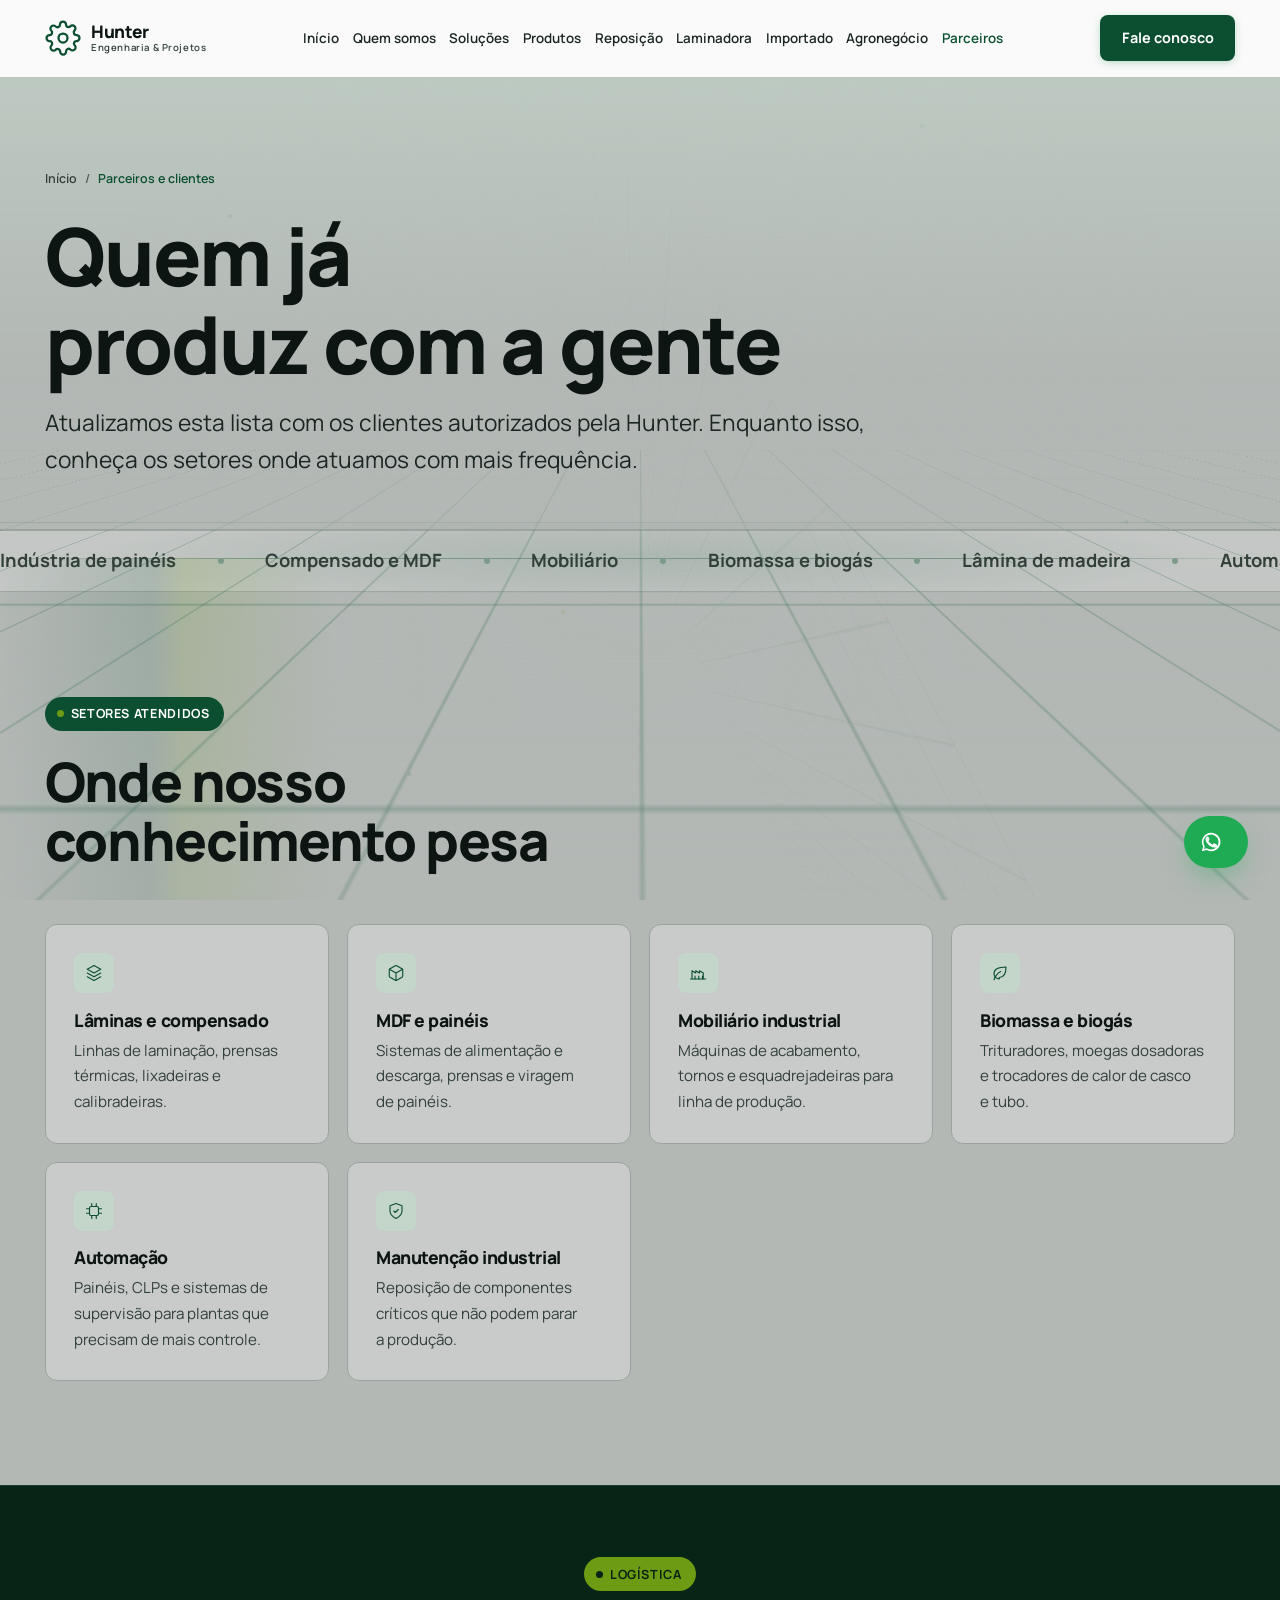
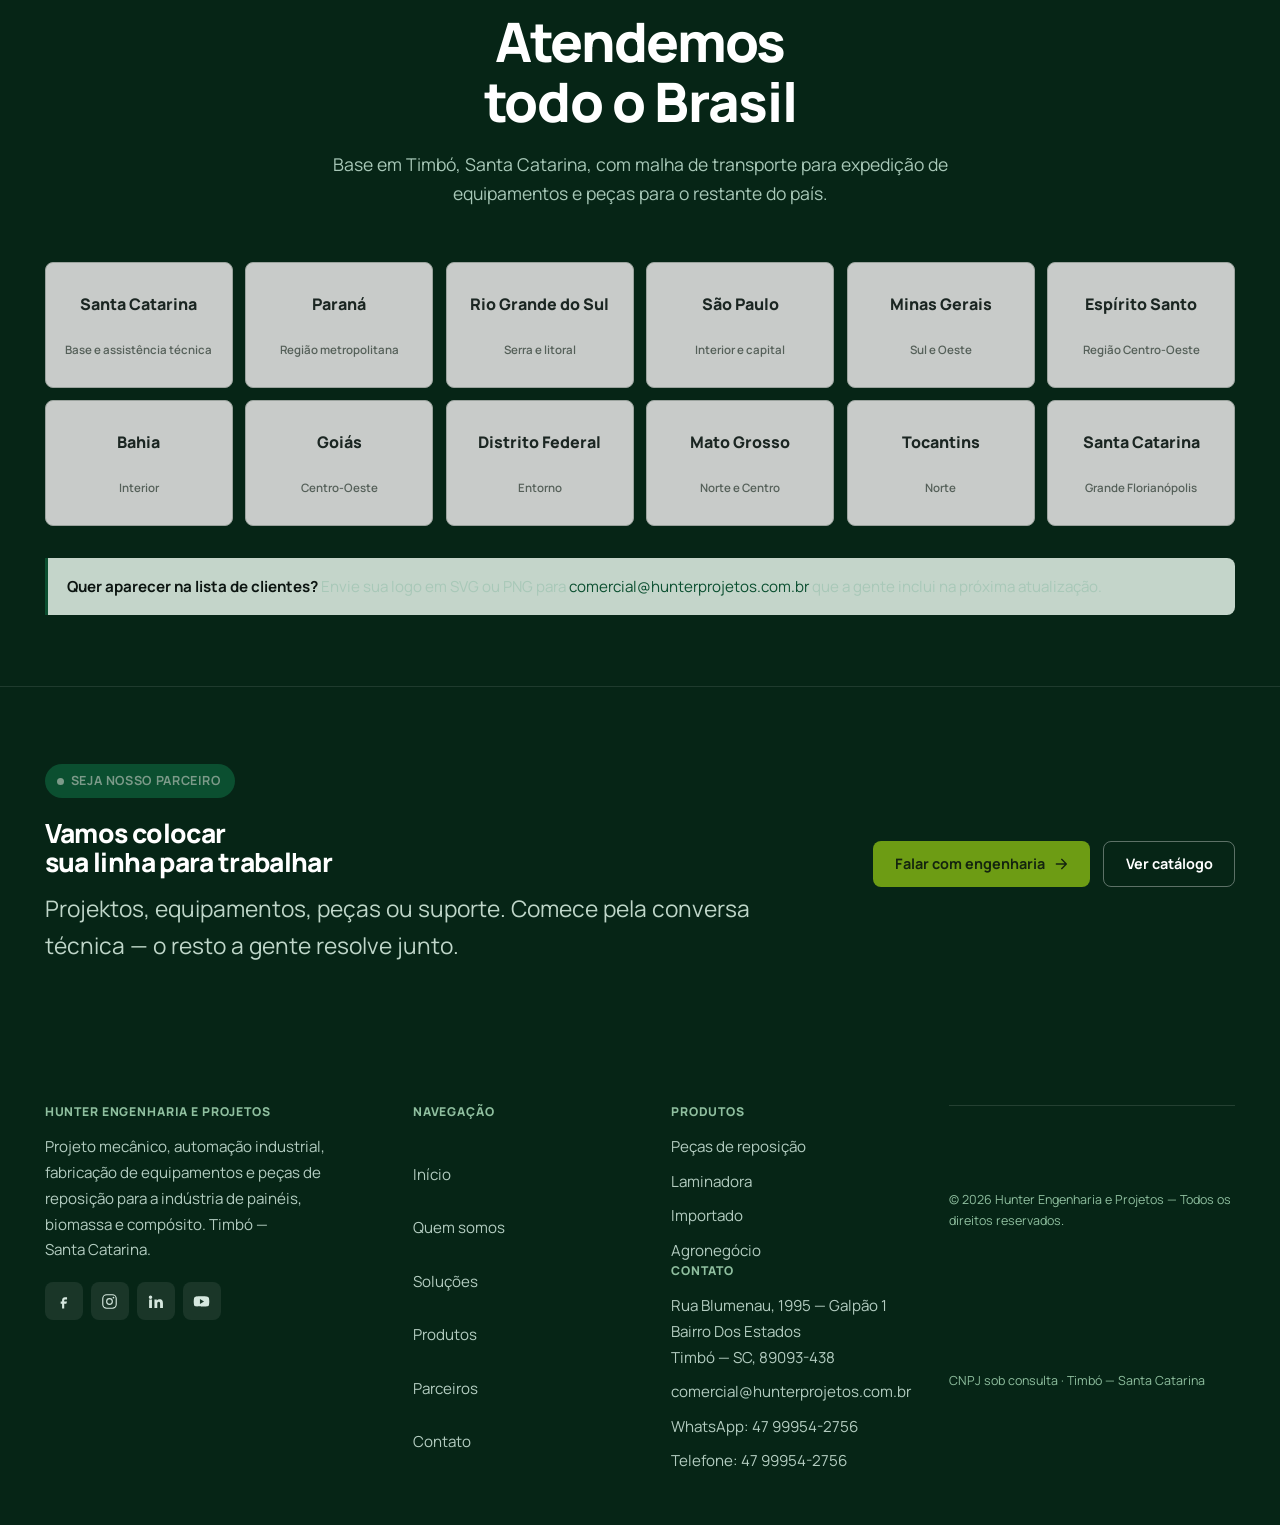
==== commit d0fde1e9: "Endurece o site: CSP restritiva e fonte auto-hospedada - Remove dependencia do Google Fonts (CDN ext" ====
--- a/clientes.html
+++ b/clientes.html
@@ -2,15 +2,14 @@
 <html lang="pt-BR">
 <head>
 <meta charset="utf-8">
+<meta http-equiv="Content-Security-Policy" content="default-src 'self'; script-src 'self'; font-src 'self'; style-src 'self' 'unsafe-inline'; img-src 'self' data: https://www.hunterprojetos.com.br; connect-src 'self'; frame-src https://www.google.com; base-uri 'none'; form-action 'none'; object-src 'none'">
 <meta name="viewport" content="width=device-width, initial-scale=1">
 <title>Parceiros e Clientes — Hunter Engenharia e Projetos</title>
 <meta name="description" content="Indústrias de painéis, móveis, compensado, biomassa e biogas que confiam na Hunter Engenharia e Projetos para projetos, fabricação e assistência técnica.">
 <meta name="theme-color" content="#04090c">
 <link rel="icon" href="assets/img/favicon.svg" type="image/svg+xml">
-<link rel="preconnect" href="https://fonts.googleapis.com">
-<link rel="preconnect" href="https://fonts.gstatic.com" crossorigin>
-<link href="https://fonts.googleapis.com/css2?family=Manrope:wght@400;500;600;700;800&display=swap" rel="stylesheet">
-<link rel="stylesheet" href="assets/css/main.css">
+<link rel="stylesheet" href="assets/css/fonts.css">
+  <link rel="stylesheet" href="assets/css/main.css">
 </head>
 <body>
 <a class="skip" href="#conteudo">Pular para o conteúdo</a>
--- a/assets/css/fonts.css
+++ b/assets/css/fonts.css
@@ -0,0 +1,271 @@
+/* Manrope hospedada localmente - sem dependencia externa do Google Fonts */
+/* cyrillic-ext */
+@font-face {
+  font-family: 'Manrope';
+  font-style: normal;
+  font-weight: 400;
+  font-display: swap;
+  src: url(../fonts/manrope-5.woff2) format('woff2');
+  unicode-range: U+0460-052F, U+1C80-1C8A, U+20B4, U+2DE0-2DFF, U+A640-A69F, U+FE2E-FE2F;
+}
+/* cyrillic */
+@font-face {
+  font-family: 'Manrope';
+  font-style: normal;
+  font-weight: 400;
+  font-display: swap;
+  src: url(../fonts/manrope-4.woff2) format('woff2');
+  unicode-range: U+0301, U+0400-045F, U+0490-0491, U+04B0-04B1, U+2116;
+}
+/* greek */
+@font-face {
+  font-family: 'Manrope';
+  font-style: normal;
+  font-weight: 400;
+  font-display: swap;
+  src: url(../fonts/manrope-6.woff2) format('woff2');
+  unicode-range: U+0370-0377, U+037A-037F, U+0384-038A, U+038C, U+038E-03A1, U+03A3-03FF;
+}
+/* vietnamese */
+@font-face {
+  font-family: 'Manrope';
+  font-style: normal;
+  font-weight: 400;
+  font-display: swap;
+  src: url(../fonts/manrope-2.woff2) format('woff2');
+  unicode-range: U+0102-0103, U+0110-0111, U+0128-0129, U+0168-0169, U+01A0-01A1, U+01AF-01B0, U+0300-0301, U+0303-0304, U+0308-0309, U+0323, U+0329, U+1EA0-1EF9, U+20AB;
+}
+/* latin-ext */
+@font-face {
+  font-family: 'Manrope';
+  font-style: normal;
+  font-weight: 400;
+  font-display: swap;
+  src: url(../fonts/manrope-3.woff2) format('woff2');
+  unicode-range: U+0100-02BA, U+02BD-02C5, U+02C7-02CC, U+02CE-02D7, U+02DD-02FF, U+0304, U+0308, U+0329, U+1D00-1DBF, U+1E00-1E9F, U+1EF2-1EFF, U+2020, U+20A0-20AB, U+20AD-20C4, U+2113, U+2C60-2C7F, U+A720-A7FF;
+}
+/* latin */
+@font-face {
+  font-family: 'Manrope';
+  font-style: normal;
+  font-weight: 400;
+  font-display: swap;
+  src: url(../fonts/manrope-1.woff2) format('woff2');
+  unicode-range: U+0000-00FF, U+0131, U+0152-0153, U+02BB-02BC, U+02C6, U+02DA, U+02DC, U+0304, U+0308, U+0329, U+2000-206F, U+20AC, U+2122, U+2191, U+2193, U+2212, U+2215, U+FEFF, U+FFFD;
+}
+/* cyrillic-ext */
+@font-face {
+  font-family: 'Manrope';
+  font-style: normal;
+  font-weight: 500;
+  font-display: swap;
+  src: url(../fonts/manrope-5.woff2) format('woff2');
+  unicode-range: U+0460-052F, U+1C80-1C8A, U+20B4, U+2DE0-2DFF, U+A640-A69F, U+FE2E-FE2F;
+}
+/* cyrillic */
+@font-face {
+  font-family: 'Manrope';
+  font-style: normal;
+  font-weight: 500;
+  font-display: swap;
+  src: url(../fonts/manrope-4.woff2) format('woff2');
+  unicode-range: U+0301, U+0400-045F, U+0490-0491, U+04B0-04B1, U+2116;
+}
+/* greek */
+@font-face {
+  font-family: 'Manrope';
+  font-style: normal;
+  font-weight: 500;
+  font-display: swap;
+  src: url(../fonts/manrope-6.woff2) format('woff2');
+  unicode-range: U+0370-0377, U+037A-037F, U+0384-038A, U+038C, U+038E-03A1, U+03A3-03FF;
+}
+/* vietnamese */
+@font-face {
+  font-family: 'Manrope';
+  font-style: normal;
+  font-weight: 500;
+  font-display: swap;
+  src: url(../fonts/manrope-2.woff2) format('woff2');
+  unicode-range: U+0102-0103, U+0110-0111, U+0128-0129, U+0168-0169, U+01A0-01A1, U+01AF-01B0, U+0300-0301, U+0303-0304, U+0308-0309, U+0323, U+0329, U+1EA0-1EF9, U+20AB;
+}
+/* latin-ext */
+@font-face {
+  font-family: 'Manrope';
+  font-style: normal;
+  font-weight: 500;
+  font-display: swap;
+  src: url(../fonts/manrope-3.woff2) format('woff2');
+  unicode-range: U+0100-02BA, U+02BD-02C5, U+02C7-02CC, U+02CE-02D7, U+02DD-02FF, U+0304, U+0308, U+0329, U+1D00-1DBF, U+1E00-1E9F, U+1EF2-1EFF, U+2020, U+20A0-20AB, U+20AD-20C4, U+2113, U+2C60-2C7F, U+A720-A7FF;
+}
+/* latin */
+@font-face {
+  font-family: 'Manrope';
+  font-style: normal;
+  font-weight: 500;
+  font-display: swap;
+  src: url(../fonts/manrope-1.woff2) format('woff2');
+  unicode-range: U+0000-00FF, U+0131, U+0152-0153, U+02BB-02BC, U+02C6, U+02DA, U+02DC, U+0304, U+0308, U+0329, U+2000-206F, U+20AC, U+2122, U+2191, U+2193, U+2212, U+2215, U+FEFF, U+FFFD;
+}
+/* cyrillic-ext */
+@font-face {
+  font-family: 'Manrope';
+  font-style: normal;
+  font-weight: 600;
+  font-display: swap;
+  src: url(../fonts/manrope-5.woff2) format('woff2');
+  unicode-range: U+0460-052F, U+1C80-1C8A, U+20B4, U+2DE0-2DFF, U+A640-A69F, U+FE2E-FE2F;
+}
+/* cyrillic */
+@font-face {
+  font-family: 'Manrope';
+  font-style: normal;
+  font-weight: 600;
+  font-display: swap;
+  src: url(../fonts/manrope-4.woff2) format('woff2');
+  unicode-range: U+0301, U+0400-045F, U+0490-0491, U+04B0-04B1, U+2116;
+}
+/* greek */
+@font-face {
+  font-family: 'Manrope';
+  font-style: normal;
+  font-weight: 600;
+  font-display: swap;
+  src: url(../fonts/manrope-6.woff2) format('woff2');
+  unicode-range: U+0370-0377, U+037A-037F, U+0384-038A, U+038C, U+038E-03A1, U+03A3-03FF;
+}
+/* vietnamese */
+@font-face {
+  font-family: 'Manrope';
+  font-style: normal;
+  font-weight: 600;
+  font-display: swap;
+  src: url(../fonts/manrope-2.woff2) format('woff2');
+  unicode-range: U+0102-0103, U+0110-0111, U+0128-0129, U+0168-0169, U+01A0-01A1, U+01AF-01B0, U+0300-0301, U+0303-0304, U+0308-0309, U+0323, U+0329, U+1EA0-1EF9, U+20AB;
+}
+/* latin-ext */
+@font-face {
+  font-family: 'Manrope';
+  font-style: normal;
+  font-weight: 600;
+  font-display: swap;
+  src: url(../fonts/manrope-3.woff2) format('woff2');
+  unicode-range: U+0100-02BA, U+02BD-02C5, U+02C7-02CC, U+02CE-02D7, U+02DD-02FF, U+0304, U+0308, U+0329, U+1D00-1DBF, U+1E00-1E9F, U+1EF2-1EFF, U+2020, U+20A0-20AB, U+20AD-20C4, U+2113, U+2C60-2C7F, U+A720-A7FF;
+}
+/* latin */
+@font-face {
+  font-family: 'Manrope';
+  font-style: normal;
+  font-weight: 600;
+  font-display: swap;
+  src: url(../fonts/manrope-1.woff2) format('woff2');
+  unicode-range: U+0000-00FF, U+0131, U+0152-0153, U+02BB-02BC, U+02C6, U+02DA, U+02DC, U+0304, U+0308, U+0329, U+2000-206F, U+20AC, U+2122, U+2191, U+2193, U+2212, U+2215, U+FEFF, U+FFFD;
+}
+/* cyrillic-ext */
+@font-face {
+  font-family: 'Manrope';
+  font-style: normal;
+  font-weight: 700;
+  font-display: swap;
+  src: url(../fonts/manrope-5.woff2) format('woff2');
+  unicode-range: U+0460-052F, U+1C80-1C8A, U+20B4, U+2DE0-2DFF, U+A640-A69F, U+FE2E-FE2F;
+}
+/* cyrillic */
+@font-face {
+  font-family: 'Manrope';
+  font-style: normal;
+  font-weight: 700;
+  font-display: swap;
+  src: url(../fonts/manrope-4.woff2) format('woff2');
+  unicode-range: U+0301, U+0400-045F, U+0490-0491, U+04B0-04B1, U+2116;
+}
+/* greek */
+@font-face {
+  font-family: 'Manrope';
+  font-style: normal;
+  font-weight: 700;
+  font-display: swap;
+  src: url(../fonts/manrope-6.woff2) format('woff2');
+  unicode-range: U+0370-0377, U+037A-037F, U+0384-038A, U+038C, U+038E-03A1, U+03A3-03FF;
+}
+/* vietnamese */
+@font-face {
+  font-family: 'Manrope';
+  font-style: normal;
+  font-weight: 700;
+  font-display: swap;
+  src: url(../fonts/manrope-2.woff2) format('woff2');
+  unicode-range: U+0102-0103, U+0110-0111, U+0128-0129, U+0168-0169, U+01A0-01A1, U+01AF-01B0, U+0300-0301, U+0303-0304, U+0308-0309, U+0323, U+0329, U+1EA0-1EF9, U+20AB;
+}
+/* latin-ext */
+@font-face {
+  font-family: 'Manrope';
+  font-style: normal;
+  font-weight: 700;
+  font-display: swap;
+  src: url(../fonts/manrope-3.woff2) format('woff2');
+  unicode-range: U+0100-02BA, U+02BD-02C5, U+02C7-02CC, U+02CE-02D7, U+02DD-02FF, U+0304, U+0308, U+0329, U+1D00-1DBF, U+1E00-1E9F, U+1EF2-1EFF, U+2020, U+20A0-20AB, U+20AD-20C4, U+2113, U+2C60-2C7F, U+A720-A7FF;
+}
+/* latin */
+@font-face {
+  font-family: 'Manrope';
+  font-style: normal;
+  font-weight: 700;
+  font-display: swap;
+  src: url(../fonts/manrope-1.woff2) format('woff2');
+  unicode-range: U+0000-00FF, U+0131, U+0152-0153, U+02BB-02BC, U+02C6, U+02DA, U+02DC, U+0304, U+0308, U+0329, U+2000-206F, U+20AC, U+2122, U+2191, U+2193, U+2212, U+2215, U+FEFF, U+FFFD;
+}
+/* cyrillic-ext */
+@font-face {
+  font-family: 'Manrope';
+  font-style: normal;
+  font-weight: 800;
+  font-display: swap;
+  src: url(../fonts/manrope-5.woff2) format('woff2');
+  unicode-range: U+0460-052F, U+1C80-1C8A, U+20B4, U+2DE0-2DFF, U+A640-A69F, U+FE2E-FE2F;
+}
+/* cyrillic */
+@font-face {
+  font-family: 'Manrope';
+  font-style: normal;
+  font-weight: 800;
+  font-display: swap;
+  src: url(../fonts/manrope-4.woff2) format('woff2');
+  unicode-range: U+0301, U+0400-045F, U+0490-0491, U+04B0-04B1, U+2116;
+}
+/* greek */
+@font-face {
+  font-family: 'Manrope';
+  font-style: normal;
+  font-weight: 800;
+  font-display: swap;
+  src: url(../fonts/manrope-6.woff2) format('woff2');
+  unicode-range: U+0370-0377, U+037A-037F, U+0384-038A, U+038C, U+038E-03A1, U+03A3-03FF;
+}
+/* vietnamese */
+@font-face {
+  font-family: 'Manrope';
+  font-style: normal;
+  font-weight: 800;
+  font-display: swap;
+  src: url(../fonts/manrope-2.woff2) format('woff2');
+  unicode-range: U+0102-0103, U+0110-0111, U+0128-0129, U+0168-0169, U+01A0-01A1, U+01AF-01B0, U+0300-0301, U+0303-0304, U+0308-0309, U+0323, U+0329, U+1EA0-1EF9, U+20AB;
+}
+/* latin-ext */
+@font-face {
+  font-family: 'Manrope';
+  font-style: normal;
+  font-weight: 800;
+  font-display: swap;
+  src: url(../fonts/manrope-3.woff2) format('woff2');
+  unicode-range: U+0100-02BA, U+02BD-02C5, U+02C7-02CC, U+02CE-02D7, U+02DD-02FF, U+0304, U+0308, U+0329, U+1D00-1DBF, U+1E00-1E9F, U+1EF2-1EFF, U+2020, U+20A0-20AB, U+20AD-20C4, U+2113, U+2C60-2C7F, U+A720-A7FF;
+}
+/* latin */
+@font-face {
+  font-family: 'Manrope';
+  font-style: normal;
+  font-weight: 800;
+  font-display: swap;
+  src: url(../fonts/manrope-1.woff2) format('woff2');
+  unicode-range: U+0000-00FF, U+0131, U+0152-0153, U+02BB-02BC, U+02C6, U+02DA, U+02DC, U+0304, U+0308, U+0329, U+2000-206F, U+20AC, U+2122, U+2191, U+2193, U+2212, U+2215, U+FEFF, U+FFFD;
+}
